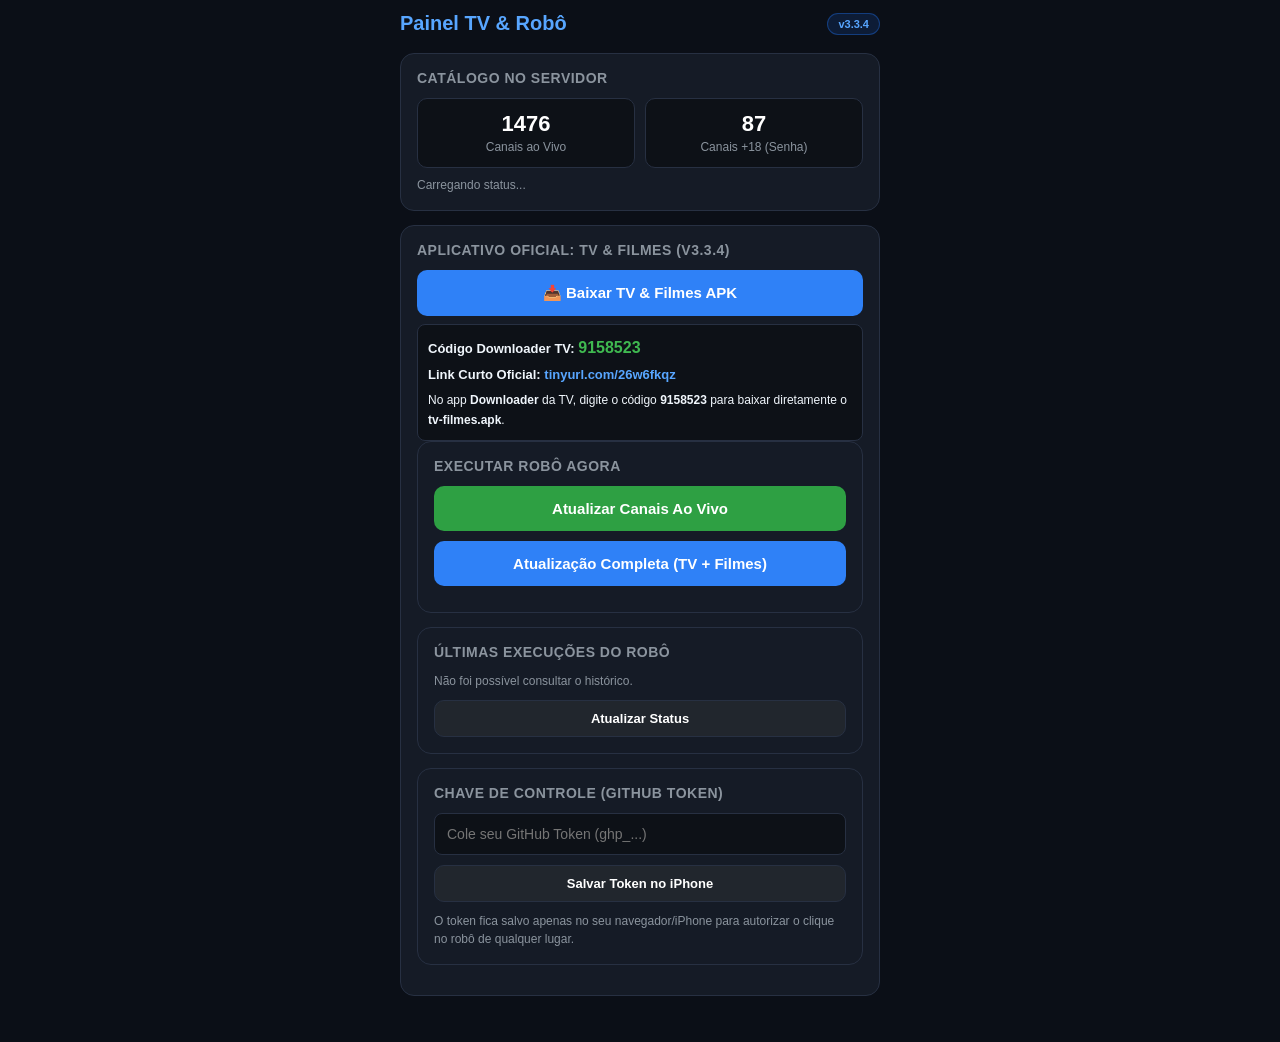
==== painel.html @ 0c0c906e "Organiza canais em abas dedicadas: 24 Horas, Jogos do Dia, Reality Shows, Premiere, PPV, etc." ====
<!DOCTYPE html>
<html lang="pt-BR">

<head>
  <meta charset="utf-8" />
  <meta name="viewport"
    content="width=device-width,initial-scale=1,maximum-scale=1,user-scalable=no,viewport-fit=cover" />
  <meta name="apple-mobile-web-app-capable" content="yes" />
  <meta name="apple-mobile-web-app-status-bar-style" content="black-translucent" />
  <meta name="apple-mobile-web-app-title" content="Painel TV" />
  <title>Painel TV • Controle do Robô</title>
  <link rel="manifest" href="manifest.json" />
  <style>
    :root {
      color-scheme: dark;
      --bg: #0b0f17;
      --card: #151b26;
      --border: #273042;
      --accent: #2ea043;
      --accent-blue: #2f81f7;
      --text: #f0f6fc;
      --sub: #8b949e;
      --warn: #d29922;
      --err: #f85149;
    }

    * {
      box-sizing: border-box;
      font-family: -apple-system, BlinkMacSystemFont, "Segoe UI", Roboto, sans-serif;
      margin: 0;
      padding: 0;
    }

    body {
      background: var(--bg);
      color: var(--text);
      padding: env(safe-area-inset-top, 16px) 16px 32px;
      min-height: 100vh;
    }

    .wrap {
      max-width: 480px;
      margin: 0 auto;
      padding-top: 12px;
    }

    header {
      display: flex;
      justify-content: space-between;
      align-items: center;
      margin-bottom: 18px;
    }

    h1 {
      font-size: 20px;
      font-weight: 800;
      color: #58a6ff;
    }

    .pill {
      font-size: 11px;
      padding: 4px 10px;
      border-radius: 99px;
      background: #1f6feb26;
      color: #58a6ff;
      border: 1px solid #1f6feb66;
      font-weight: 600;
    }

    .card {
      background: var(--card);
      border: 1px solid var(--border);
      border-radius: 14px;
      padding: 16px;
      margin-bottom: 14px;
    }

    .card h2 {
      font-size: 14px;
      color: var(--sub);
      text-transform: uppercase;
      letter-spacing: .5px;
      margin-bottom: 12px;
    }

    .stats {
      display: grid;
      grid-template-columns: 1fr 1fr;
      gap: 10px;
    }

    .stat {
      background: #0d1117;
      border: 1px solid var(--border);
      border-radius: 10px;
      padding: 12px;
      text-align: center;
    }

    .stat b {
      display: block;
      font-size: 22px;
      color: #fff;
    }

    .stat span {
      font-size: 12px;
      color: var(--sub);
    }

    .btn {
      width: 100%;
      border: 0;
      border-radius: 10px;
      padding: 14px;
      font-size: 15px;
      font-weight: 700;
      color: #fff;
      cursor: pointer;
      margin-bottom: 10px;
      display: flex;
      align-items: center;
      justify-content: center;
      gap: 8px;
    }

    .btn:last-child {
      margin-bottom: 0;
    }

    .btn-green {
      background: var(--accent);
    }

    .btn-blue {
      background: var(--accent-blue);
    }

    .btn-sec {
      background: #21262d;
      border: 1px solid var(--border);
      font-size: 13px;
      padding: 10px;
    }

    .btn:disabled {
      opacity: .5;
    }

    input {
      width: 100%;
      background: #0d1117;
      color: #fff;
      border: 1px solid var(--border);
      border-radius: 8px;
      padding: 12px;
      font-size: 14px;
      margin-bottom: 10px;
      outline: none;
    }

    .msg {
      font-size: 13px;
      padding: 10px 12px;
      border-radius: 8px;
      margin-top: 10px;
      display: none;
      line-height: 1.4;
    }

    .msg.ok {
      display: block;
      background: #23863626;
      border: 1px solid #2ea043;
      color: #3fb950;
    }

    .msg.err {
      display: block;
      background: #da363326;
      border: 1px solid #f85149;
      color: #ff7b72;
    }

    .msg.info {
      display: block;
      background: #1f6feb1a;
      border: 1px solid #388bfd66;
      color: #79c0ff;
    }

    .run {
      display: flex;
      justify-content: space-between;
      align-items: center;
      padding: 8px 0;
      border-top: 1px solid var(--border);
      font-size: 13px;
    }

    .run:first-child {
      border-top: 0;
    }

    .dot {
      width: 8px;
      height: 8px;
      border-radius: 50%;
      display: inline-block;
      margin-right: 6px;
    }

    .dot.ok {
      background: #3fb950;
    }

    .dot.fail {
      background: #f85149;
    }

    .dot.run {
      background: #d29922;
    }

    .hint {
      font-size: 12px;
      color: var(--sub);
      line-height: 1.5;
      margin-top: 8px;
    }
  </style>
</head>

<body>
  <div class="wrap">
    <header>
      <h1>Painel TV &amp; Robô</h1>
      <span class="pill" id="versaoBadge">v3.3.4</span>
    </header>

    <div class="card">
      <h2>Catálogo no Servidor</h2>
      <div class="stats">
        <div class="stat"><b id="qtdCanais">--</b><span>Canais ao Vivo</span></div>
        <div class="stat"><b id="qtdAdultos">--</b><span>Canais +18 (Senha)</span></div>
      </div>
      <p class="hint" id="ultimaAtualizacao">Carregando status...</p>
    </div>

  <div class="card">
    <h2>Aplicativo Oficial: TV &amp; Filmes (v3.3.4)</h2>
    <a href="https://stream-net-lab.github.io/canais-m3u/tv-filmes.apk" class="btn btn-blue" style="text-decoration:none;margin-bottom:8px">📥 Baixar TV &amp; Filmes APK</a>
    <div style="background:#0d1117;border:1px solid var(--border);border-radius:8px;padding:10px;font-size:13px;line-height:1.6">
      <div><b>Código Downloader TV:</b> <code style="color:#3fb950;font-size:16px;font-weight:700">9158523</code></div>
      <div style="margin-top:4px"><b>Link Curto Oficial:</b> <code style="color:#58a6ff;font-size:13px;font-weight:600">tinyurl.com/26w6fkqz</code></div>
      <div style="color:var(--text-dim);font-size:12px;margin-top:6px">No app <b>Downloader</b> da TV, digite o código <b>9158523</b> para baixar diretamente o <b>tv-filmes.apk</b>.</div>
    </div>

    <div class="card">
      <h2>Executar Robô Agora</h2>
      <button class="btn btn-green" id="btnAoVivo" onclick="disparar('aovivo.yml')">Atualizar Canais Ao Vivo</button>
      <button class="btn btn-blue" id="btnCompleto" onclick="disparar('atualizar.yml')">Atualização Completa (TV +
        Filmes)</button>
      <div id="msgDisparo" class="msg"></div>
    </div>

    <div class="card">
      <h2>Últimas Execuções do Robô</h2>
      <div id="listaRuns">
        <p class="hint">Carregando histórico...</p>
      </div>
      <button class="btn btn-sec" style="margin-top:10px" onclick="carregarTudo()">Atualizar Status</button>
    </div>

    <div class="card">
      <h2>Chave de Controle (GitHub Token)</h2>
      <input id="ghToken" type="password" placeholder="Cole seu GitHub Token (ghp_...)" />
      <button class="btn btn-sec" onclick="salvarToken()">Salvar Token no iPhone</button>
      <p class="hint">O token fica salvo apenas no seu navegador/iPhone para autorizar o clique no robô de qualquer
        lugar.</p>
      <div id="msgToken" class="msg"></div>
    </div>
  </div>

  <script>
    const REPO = 'stream-net-lab/canais-m3u';
    const BASE = 'https://stream-net-lab.github.io/canais-m3u';

    function getToken() { return localStorage.getItem('gh_pat_tv') || ''; }

    function salvarToken() {
      const t = document.getElementById('ghToken').value.trim();
      const el = document.getElementById('msgToken');
      if (!t) {
        localStorage.removeItem('gh_pat_tv');
        el.className = 'msg info';
        el.textContent = 'Token removido deste aparelho.';
        return;
      }
      localStorage.setItem('gh_pat_tv', t);
      el.className = 'msg ok';
      el.textContent = 'Token salvo com segurança neste iPhone!';
    }

    async function disparar(workflow) {
      const token = getToken();
      const msg = document.getElementById('msgDisparo');
      if (!token) {
        msg.className = 'msg err';
        msg.textContent = 'Cole e salve seu GitHub Token abaixo antes de disparar o robô.';
        return;
      }
      msg.className = 'msg info';
      msg.textContent = 'Enviando comando para o robô...';
      try {
        const r = await fetch(`https://api.github.com/repos/${REPO}/actions/workflows/${workflow}/dispatches`, {
          method: 'POST',
          headers: {
            'Authorization': `Bearer ${token}`,
            'Accept': 'application/vnd.github+json',
            'Content-Type': 'application/json'
          },
          body: JSON.stringify({ ref: 'main' })
        });
        if (r.status === 204) {
          msg.className = 'msg ok';
          msg.textContent = 'Robô iniciado! Em cerca de 1 a 2 minutos a lista estará atualizada.';
          setTimeout(carregarRuns, 4000);
        } else {
          const d = await r.json().catch(() => ({}));
          msg.className = 'msg err';
          msg.textContent = `Erro (${r.status}): ${d.message || 'Verifique se o Token tem permissão workflow/actions.'}`;
        }
      } catch (e) {
        msg.className = 'msg err';
        msg.textContent = 'Falha de conexão com o GitHub.';
      }
    }

    async function carregarContagens() {
      const ts = Date.now();
      try {
        const [rc, ra, rv] = await Promise.all([
          fetch(`${BASE}/data/canais.json?t=${ts}`),
          fetch(`${BASE}/data/restritos.json?t=${ts}`),
          fetch(`${BASE}/versao.json?t=${ts}`)
        ]);
        if (rc.ok) {
          const c = await rc.json();
          document.getElementById('qtdCanais').textContent = Array.isArray(c) ? c.length : '--';
        }
        if (ra.ok) {
          const a = await ra.json();
          document.getElementById('qtdAdultos').textContent = Array.isArray(a) ? a.length : '--';
        }
        if (rv.ok) {
          const v = await rv.json();
          document.getElementById('versaoBadge').textContent = `v${v.versao || '3.3.3'}`;
        }
      } catch (e) { }
    }

    async function carregarRuns() {
      const container = document.getElementById('listaRuns');
      try {
        const headers = { 'Accept': 'application/vnd.github+json' };
        if (getToken()) headers['Authorization'] = `Bearer ${getToken()}`;
        const r = await fetch(`https://api.github.com/repos/${REPO}/actions/runs?per_page=5`, { headers });
        const d = await r.json();
        const runs = d.workflow_runs || [];
        if (!runs.length) {
          container.innerHTML = '<p class="hint">Nenhuma execução recente encontrada.</p>';
          return;
        }
        document.getElementById('ultimaAtualizacao').textContent =
          'Última execução: ' + new Date(runs[0].updated_at).toLocaleString('pt-BR');
        container.innerHTML = runs.map(run => {
          const st = run.status !== 'completed' ? 'run' : (run.conclusion === 'success' ? 'ok' : 'fail');
          const label = run.status !== 'completed' ? 'Rodando...' : (run.conclusion === 'success' ? 'Sucesso' : run.conclusion);
          const dt = new Date(run.created_at).toLocaleString('pt-BR', { day: '2-digit', month: '2-digit', hour: '2-digit', minute: '2-digit' });
          return `<div class="run"><span><span class="dot ${st}"></span>${run.name}</span><span style="color:var(--sub)">${dt} • ${label}</span></div>`;
        }).join('');
      } catch (e) {
        container.innerHTML = '<p class="hint">Não foi possível consultar o histórico.</p>';
      }
    }

    function carregarTudo() {
      carregarContagens();
      carregarRuns();
    }

    if (getToken()) document.getElementById('ghToken').value = getToken();
    carregarTudo();
  </script>
</body>

</html>
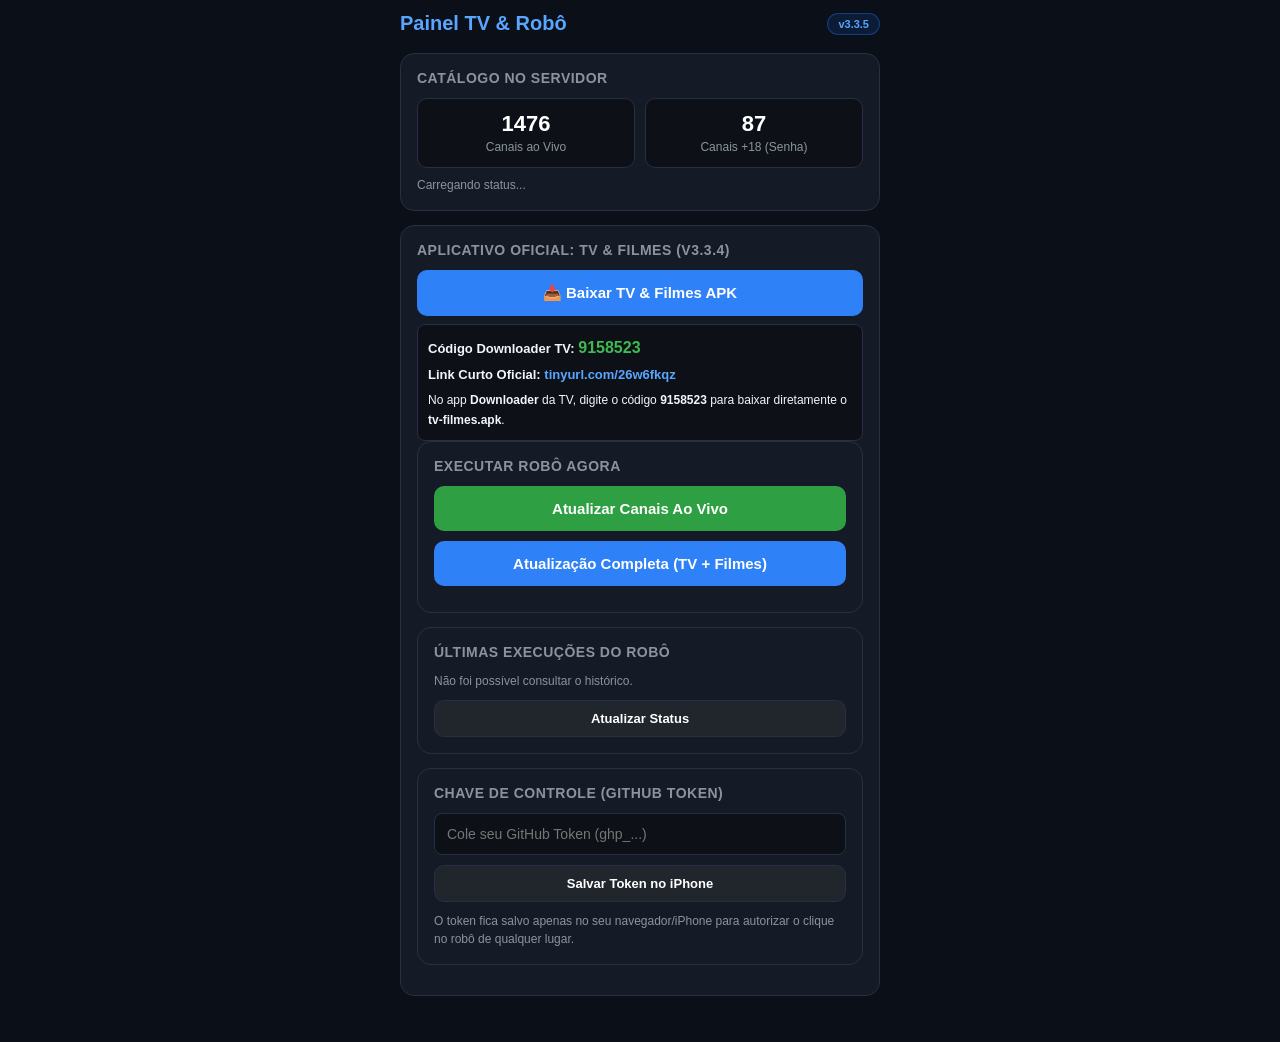
==== commit ce427c68: "Atualiza APK para v3.3.5: limpa textos de Ajustes, exibe versao v3.3.5 e restaura Eventos ao vivo do" ====
--- a/painel.html
+++ b/painel.html
@@ -235,7 +235,7 @@
   <div class="wrap">
     <header>
       <h1>Painel TV &amp; Robô</h1>
-      <span class="pill" id="versaoBadge">v3.3.4</span>
+      <span class="pill" id="versaoBadge">v3.3.5</span>
     </header>
 
     <div class="card">
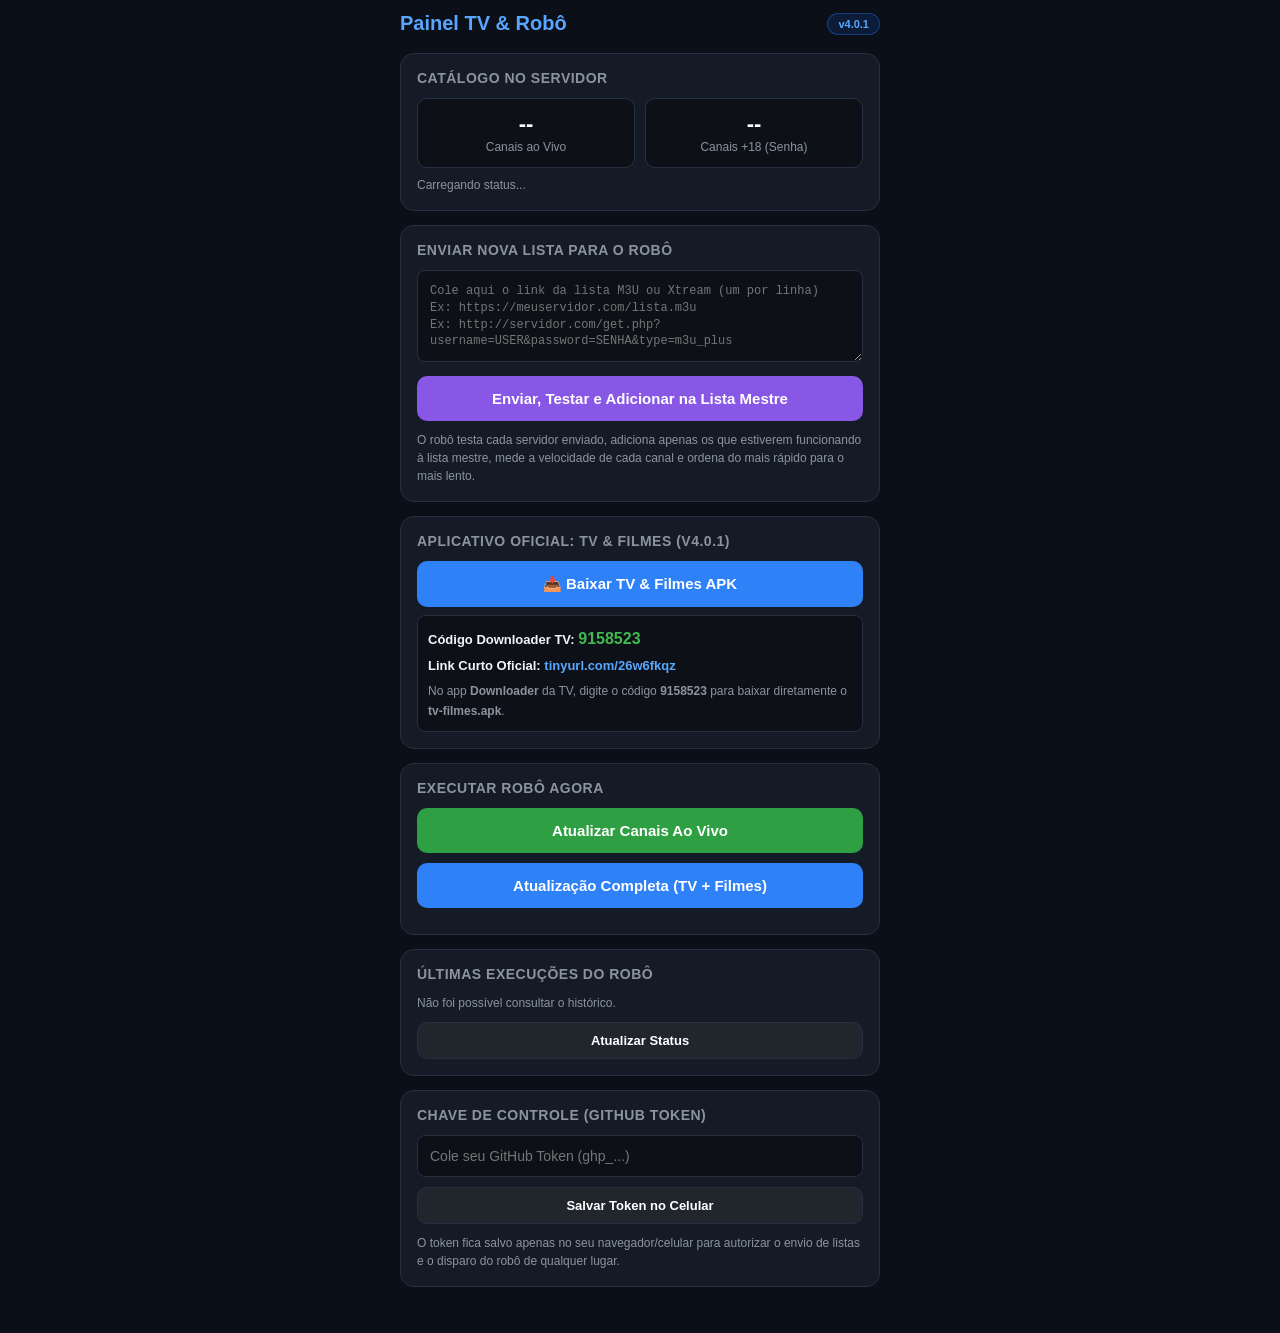
==== commit 020fb4f2: "v4.0.1: DNS 1.1.1.1 sempre ativo, limpeza interna e envio de listas pelo painel do celular" ====
--- a/painel.html
+++ b/painel.html
@@ -18,6 +18,7 @@
       --border: #273042;
       --accent: #2ea043;
       --accent-blue: #2f81f7;
+      --accent-purple: #8957e5;
       --text: #f0f6fc;
       --sub: #8b949e;
       --warn: #d29922;
@@ -136,6 +137,10 @@
       background: var(--accent-blue);
     }
 
+    .btn-purple {
+      background: var(--accent-purple);
+    }
+
     .btn-sec {
       background: #21262d;
       border: 1px solid var(--border);
@@ -147,7 +152,8 @@
       opacity: .5;
     }
 
-    input {
+    input,
+    textarea {
       width: 100%;
       background: #0d1117;
       color: #fff;
@@ -159,6 +165,14 @@
       outline: none;
     }
 
+    textarea {
+      min-height: 92px;
+      resize: vertical;
+      line-height: 1.4;
+      font-family: ui-monospace, SFMono-Regular, Menlo, monospace;
+      font-size: 12px;
+    }
+
     .msg {
       font-size: 13px;
       padding: 10px 12px;
@@ -196,6 +210,7 @@
       padding: 8px 0;
       border-top: 1px solid var(--border);
       font-size: 13px;
+      gap: 8px;
     }
 
     .run:first-child {
@@ -228,6 +243,17 @@
       line-height: 1.5;
       margin-top: 8px;
     }
+
+    .resumo-box {
+      margin-top: 10px;
+      background: #0d1117;
+      border: 1px solid var(--border);
+      border-radius: 8px;
+      padding: 10px;
+      font-size: 12px;
+      line-height: 1.5;
+      display: none;
+    }
   </style>
 </head>
 
@@ -235,7 +261,7 @@
   <div class="wrap">
     <header>
       <h1>Painel TV &amp; Robô</h1>
-      <span class="pill" id="versaoBadge">v3.3.5</span>
+      <span class="pill" id="versaoBadge">v4.0.1</span>
     </header>
 
     <div class="card">
@@ -247,13 +273,29 @@
       <p class="hint" id="ultimaAtualizacao">Carregando status...</p>
     </div>
 
-  <div class="card">
-    <h2>Aplicativo Oficial: TV &amp; Filmes (v3.3.4)</h2>
-    <a href="https://stream-net-lab.github.io/canais-m3u/tv-filmes.apk" class="btn btn-blue" style="text-decoration:none;margin-bottom:8px">📥 Baixar TV &amp; Filmes APK</a>
-    <div style="background:#0d1117;border:1px solid var(--border);border-radius:8px;padding:10px;font-size:13px;line-height:1.6">
-      <div><b>Código Downloader TV:</b> <code style="color:#3fb950;font-size:16px;font-weight:700">9158523</code></div>
-      <div style="margin-top:4px"><b>Link Curto Oficial:</b> <code style="color:#58a6ff;font-size:13px;font-weight:600">tinyurl.com/26w6fkqz</code></div>
-      <div style="color:var(--text-dim);font-size:12px;margin-top:6px">No app <b>Downloader</b> da TV, digite o código <b>9158523</b> para baixar diretamente o <b>tv-filmes.apk</b>.</div>
+    <div class="card">
+      <h2>Enviar Nova Lista para o Robô</h2>
+      <textarea id="inputNovasListas"
+        placeholder="Cole aqui o link da lista M3U ou Xtream (um por linha)&#10;Ex: https://meuservidor.com/lista.m3u&#10;Ex: http://servidor.com/get.php?username=USER&amp;password=SENHA&amp;type=m3u_plus"></textarea>
+      <button class="btn btn-purple" id="btnEnviarLista" onclick="enviarNovasListas()">Enviar, Testar e Adicionar na Lista Mestre</button>
+      <p class="hint">O robô testa cada servidor enviado, adiciona apenas os que estiverem funcionando à lista mestre, mede a velocidade de cada canal e ordena do mais rápido para o mais lento.</p>
+      <div id="msgLista" class="msg"></div>
+      <div id="resumoEnvio" class="resumo-box"></div>
+    </div>
+
+    <div class="card">
+      <h2 id="tituloApk">Aplicativo Oficial: TV &amp; Filmes (v4.0.1)</h2>
+      <a href="https://stream-net-lab.github.io/canais-m3u/tv-filmes.apk" class="btn btn-blue"
+        style="text-decoration:none;margin-bottom:8px">📥 Baixar TV &amp; Filmes APK</a>
+      <div
+        style="background:#0d1117;border:1px solid var(--border);border-radius:8px;padding:10px;font-size:13px;line-height:1.6">
+        <div><b>Código Downloader TV:</b> <code style="color:#3fb950;font-size:16px;font-weight:700">9158523</code></div>
+        <div style="margin-top:4px"><b>Link Curto Oficial:</b> <code
+            style="color:#58a6ff;font-size:13px;font-weight:600">tinyurl.com/26w6fkqz</code></div>
+        <div style="color:var(--sub);font-size:12px;margin-top:6px">No app <b>Downloader</b> da TV, digite o código
+          <b>9158523</b> para baixar diretamente o <b>tv-filmes.apk</b>.
+        </div>
+      </div>
     </div>
 
     <div class="card">
@@ -275,9 +317,9 @@
     <div class="card">
       <h2>Chave de Controle (GitHub Token)</h2>
       <input id="ghToken" type="password" placeholder="Cole seu GitHub Token (ghp_...)" />
-      <button class="btn btn-sec" onclick="salvarToken()">Salvar Token no iPhone</button>
-      <p class="hint">O token fica salvo apenas no seu navegador/iPhone para autorizar o clique no robô de qualquer
-        lugar.</p>
+      <button class="btn btn-sec" onclick="salvarToken()">Salvar Token no Celular</button>
+      <p class="hint">O token fica salvo apenas no seu navegador/celular para autorizar o envio de listas e o disparo do
+        robô de qualquer lugar.</p>
       <div id="msgToken" class="msg"></div>
     </div>
   </div>
@@ -299,7 +341,68 @@
       }
       localStorage.setItem('gh_pat_tv', t);
       el.className = 'msg ok';
-      el.textContent = 'Token salvo com segurança neste iPhone!';
+      el.textContent = 'Token salvo com segurança neste aparelho!';
+    }
+
+    async function enviarNovasListas() {
+      const token = getToken();
+      const msg = document.getElementById('msgLista');
+      const btn = document.getElementById('btnEnviarLista');
+      const bruto = document.getElementById('inputNovasListas').value.trim();
+
+      if (!token) {
+        msg.className = 'msg err';
+        msg.textContent = 'Cole e salve seu GitHub Token na seção abaixo antes de enviar listas.';
+        return;
+      }
+      if (!bruto) {
+        msg.className = 'msg err';
+        msg.textContent = 'Cole pelo menos um link de lista M3U ou Xtream acima.';
+        return;
+      }
+
+      const linhas = bruto.split(/[\r\n]+/).map(l => l.trim()).filter(l => l.startsWith('http://') || l.startsWith('https://'));
+      if (!linhas.length) {
+        msg.className = 'msg err';
+        msg.textContent = 'Nenhum link válido encontrado (precisa começar com http:// ou https://).';
+        return;
+      }
+
+      btn.disabled = true;
+      msg.className = 'msg info';
+      msg.textContent = `Enviando ${linhas.length} lista(s) para o robô testar e mesclar...`;
+
+      try {
+        const r = await fetch(`https://api.github.com/repos/${REPO}/actions/workflows/aovivo.yml/dispatches`, {
+          method: 'POST',
+          headers: {
+            'Authorization': `Bearer ${token}`,
+            'Accept': 'application/vnd.github+json',
+            'Content-Type': 'application/json'
+          },
+          body: JSON.stringify({
+            ref: 'main',
+            inputs: {
+              novas_listas: linhas.join('\n')
+            }
+          })
+        });
+        if (r.status === 204) {
+          msg.className = 'msg ok';
+          msg.textContent = `Recebido! O robô está testando ${linhas.length} servidor(es), adicionando os ativos à lista mestre e ordenando por velocidade (1 a 2 min).`;
+          document.getElementById('inputNovasListas').value = '';
+          setTimeout(carregarTudo, 5000);
+        } else {
+          const d = await r.json().catch(() => ({}));
+          msg.className = 'msg err';
+          msg.textContent = `Erro (${r.status}): ${d.message || 'Verifique se o Token tem permissão Actions/Workflow.'}`;
+        }
+      } catch (e) {
+        msg.className = 'msg err';
+        msg.textContent = 'Falha de conexão com o GitHub.';
+      } finally {
+        btn.disabled = false;
+      }
     }
 
     async function disparar(workflow) {
@@ -340,10 +443,11 @@
     async function carregarContagens() {
       const ts = Date.now();
       try {
-        const [rc, ra, rv] = await Promise.all([
+        const [rc, ra, rv, re] = await Promise.all([
           fetch(`${BASE}/data/canais.json?t=${ts}`),
           fetch(`${BASE}/data/restritos.json?t=${ts}`),
-          fetch(`${BASE}/versao.json?t=${ts}`)
+          fetch(`${BASE}/versao.json?t=${ts}`),
+          fetch(`${BASE}/data/ultimo_envio_painel.json?t=${ts}`)
         ]);
         if (rc.ok) {
           const c = await rc.json();
@@ -355,7 +459,20 @@
         }
         if (rv.ok) {
           const v = await rv.json();
-          document.getElementById('versaoBadge').textContent = `v${v.versao || '3.3.3'}`;
+          const ver = v.versao || '4.0.1';
+          document.getElementById('versaoBadge').textContent = `v${ver}`;
+          document.getElementById('tituloApk').textContent = `Aplicativo Oficial: TV & Filmes (v${ver})`;
+        }
+        if (re.ok) {
+          const res = await re.json();
+          const box = document.getElementById('resumoEnvio');
+          const dt = res.data ? new Date(res.data).toLocaleString('pt-BR') : '';
+          const itens = (res.detalhes || []).map(item => {
+            const ic = item.status === 'adicionada' ? '✅' : (item.status === 'duplicada' ? 'ℹ️' : '❌');
+            return `<div>${ic} <b>${item.servidor}</b> — ${item.detalhe}</div>`;
+          }).join('');
+          box.innerHTML = `<div style="color:var(--sub);margin-bottom:4px"><b>Último envio pelo painel (${dt}):</b> ${res.adicionadas || 0} adicionada(s), ${res.rejeitadas || 0} offline</div>${itens}`;
+          box.style.display = 'block';
         }
       } catch (e) { }
     }
@@ -395,4 +512,4 @@
   </script>
 </body>
 
-</html>+</html>
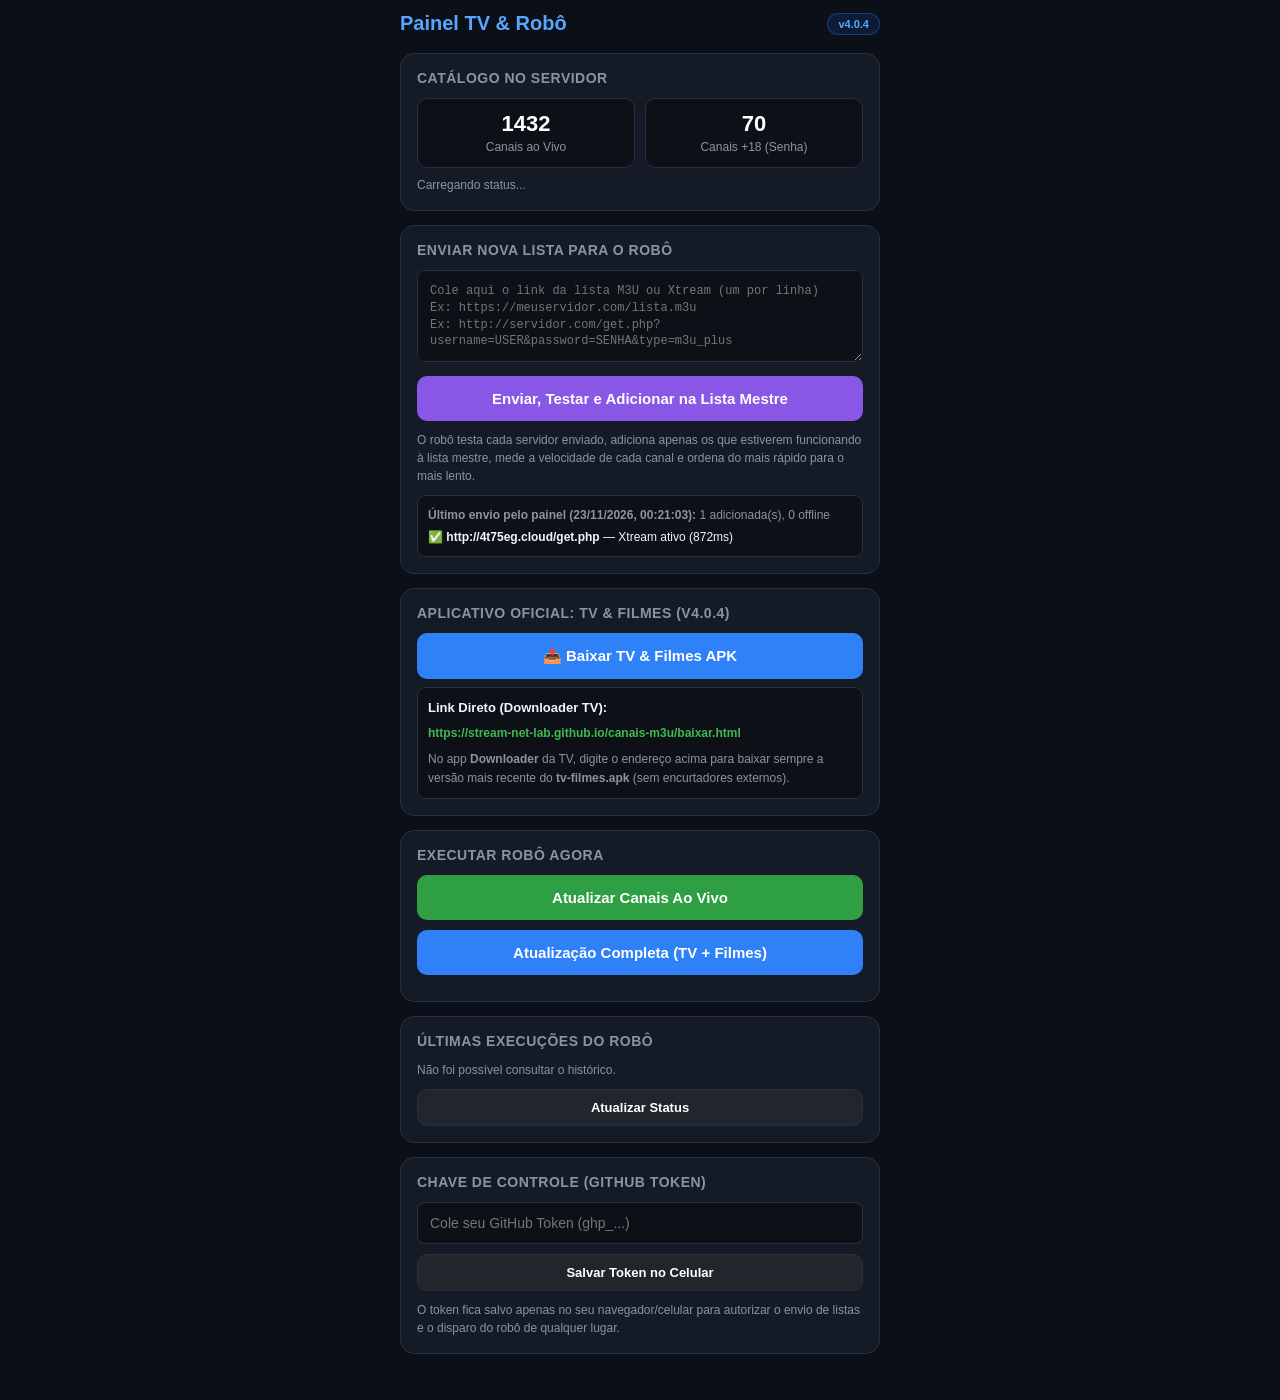
==== commit 7276b352: "Update painel.html: v4.0.4 e link direto baixar.html sem TinyURL" ====
--- a/painel.html
+++ b/painel.html
@@ -261,7 +261,7 @@
   <div class="wrap">
     <header>
       <h1>Painel TV &amp; Robô</h1>
-      <span class="pill" id="versaoBadge">v4.0.1</span>
+      <span class="pill" id="versaoBadge">v4.0.4</span>
     </header>
 
     <div class="card">
@@ -284,16 +284,15 @@
     </div>
 
     <div class="card">
-      <h2 id="tituloApk">Aplicativo Oficial: TV &amp; Filmes (v4.0.1)</h2>
+      <h2 id="tituloApk">Aplicativo Oficial: TV &amp; Filmes (v4.0.4)</h2>
       <a href="https://stream-net-lab.github.io/canais-m3u/tv-filmes.apk" class="btn btn-blue"
         style="text-decoration:none;margin-bottom:8px">📥 Baixar TV &amp; Filmes APK</a>
       <div
         style="background:#0d1117;border:1px solid var(--border);border-radius:8px;padding:10px;font-size:13px;line-height:1.6">
-        <div><b>Código Downloader TV:</b> <code style="color:#3fb950;font-size:16px;font-weight:700">9158523</code></div>
-        <div style="margin-top:4px"><b>Link Curto Oficial:</b> <code
-            style="color:#58a6ff;font-size:13px;font-weight:600">tinyurl.com/26w6fkqz</code></div>
-        <div style="color:var(--sub);font-size:12px;margin-top:6px">No app <b>Downloader</b> da TV, digite o código
-          <b>9158523</b> para baixar diretamente o <b>tv-filmes.apk</b>.
+        <div><b>Link Direto (Downloader TV):</b></div>
+        <div style="margin-top:4px;word-break:break-all"><code
+            style="color:#3fb950;font-size:12px;font-weight:600">https://stream-net-lab.github.io/canais-m3u/baixar.html</code></div>
+        <div style="color:var(--sub);font-size:12px;margin-top:6px">No app <b>Downloader</b> da TV, digite o endereço acima para baixar sempre a versão mais recente do <b>tv-filmes.apk</b> (sem encurtadores externos).
         </div>
       </div>
     </div>
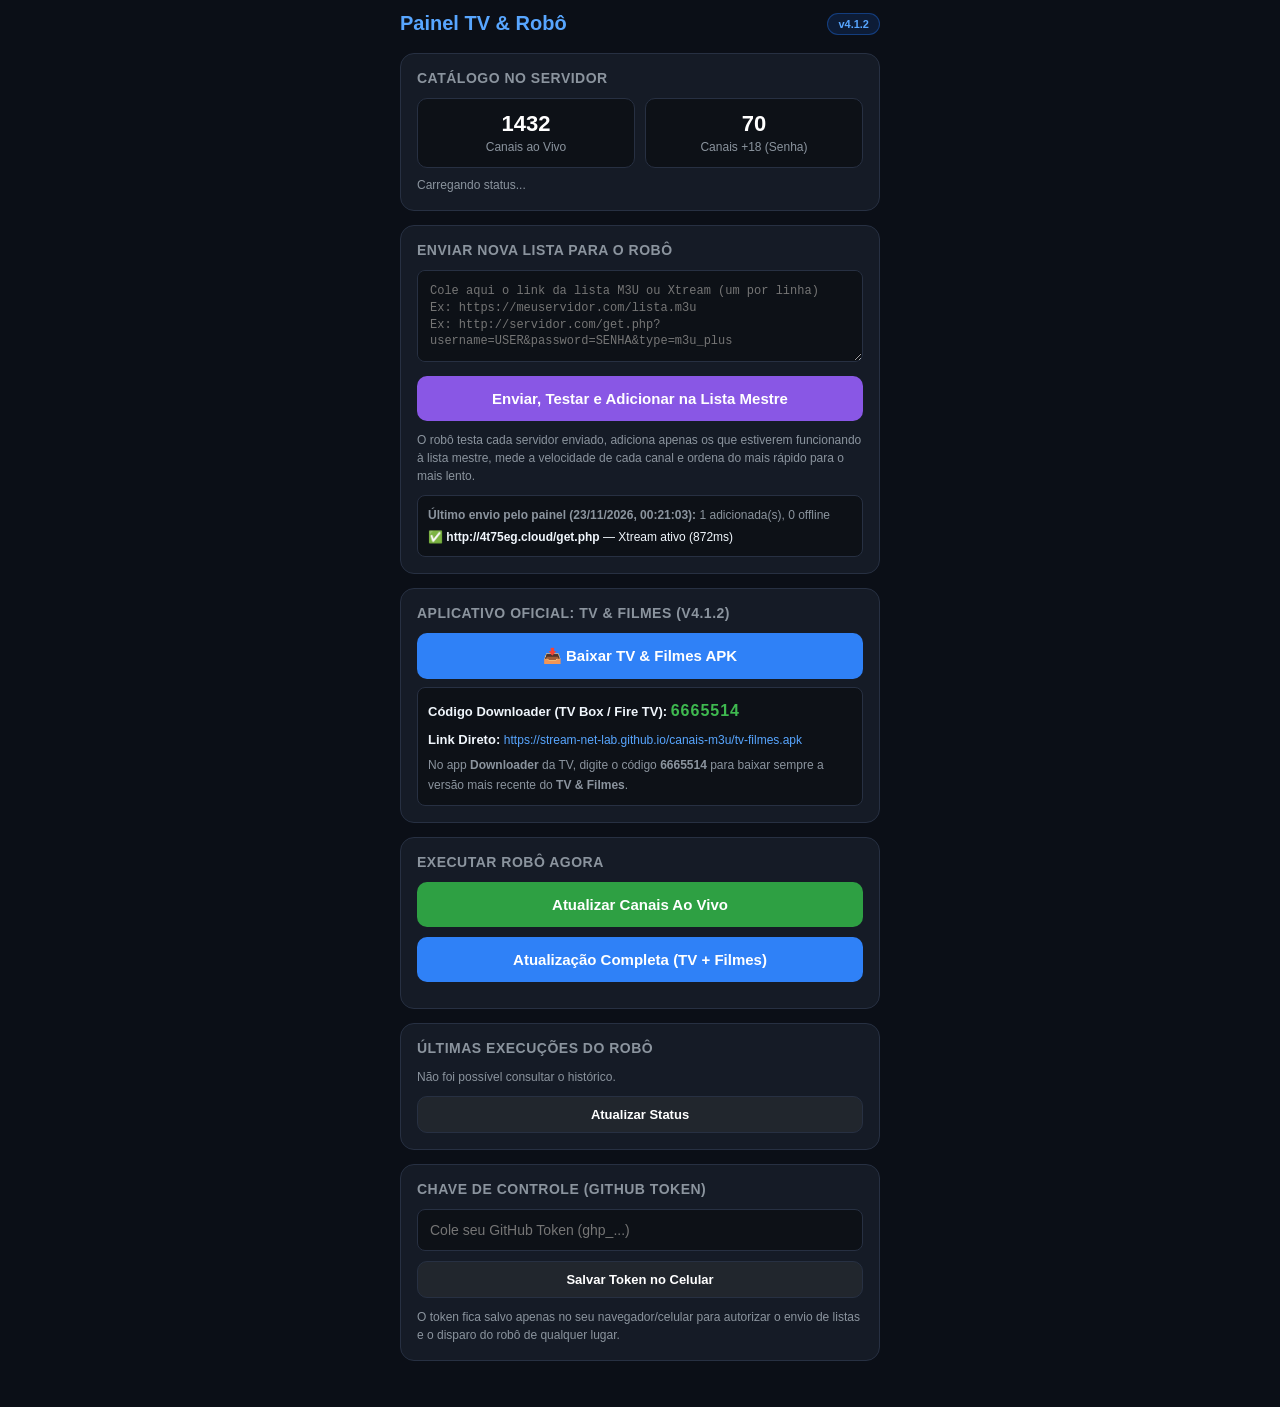
==== commit fdf0feff: "docs: atualizar codigo Downloader 6665514 no painel" ====
--- a/painel.html
+++ b/painel.html
@@ -284,15 +284,16 @@
     </div>
 
     <div class="card">
-      <h2 id="tituloApk">Aplicativo Oficial: TV &amp; Filmes (v4.0.4)</h2>
+      <h2 id="tituloApk">Aplicativo Oficial: TV &amp; Filmes (v4.1.2)</h2>
       <a href="https://stream-net-lab.github.io/canais-m3u/tv-filmes.apk" class="btn btn-blue"
         style="text-decoration:none;margin-bottom:8px">📥 Baixar TV &amp; Filmes APK</a>
       <div
         style="background:#0d1117;border:1px solid var(--border);border-radius:8px;padding:10px;font-size:13px;line-height:1.6">
-        <div><b>Link Direto (Downloader TV):</b></div>
-        <div style="margin-top:4px;word-break:break-all"><code
-            style="color:#3fb950;font-size:12px;font-weight:600">https://stream-net-lab.github.io/canais-m3u/baixar.html</code></div>
-        <div style="color:var(--sub);font-size:12px;margin-top:6px">No app <b>Downloader</b> da TV, digite o endereço acima para baixar sempre a versão mais recente do <b>tv-filmes.apk</b> (sem encurtadores externos).
+        <div><b>Código Downloader (TV Box / Fire TV):</b> <code
+            style="color:#3fb950;font-size:16px;font-weight:700;letter-spacing:1px">6665514</code></div>
+        <div style="margin-top:6px;word-break:break-all"><b>Link Direto:</b> <code
+            style="color:#58a6ff;font-size:12px">https://stream-net-lab.github.io/canais-m3u/tv-filmes.apk</code></div>
+        <div style="color:var(--sub);font-size:12px;margin-top:6px">No app <b>Downloader</b> da TV, digite o código <b>6665514</b> para baixar sempre a versão mais recente do <b>TV &amp; Filmes</b>.
         </div>
       </div>
     </div>
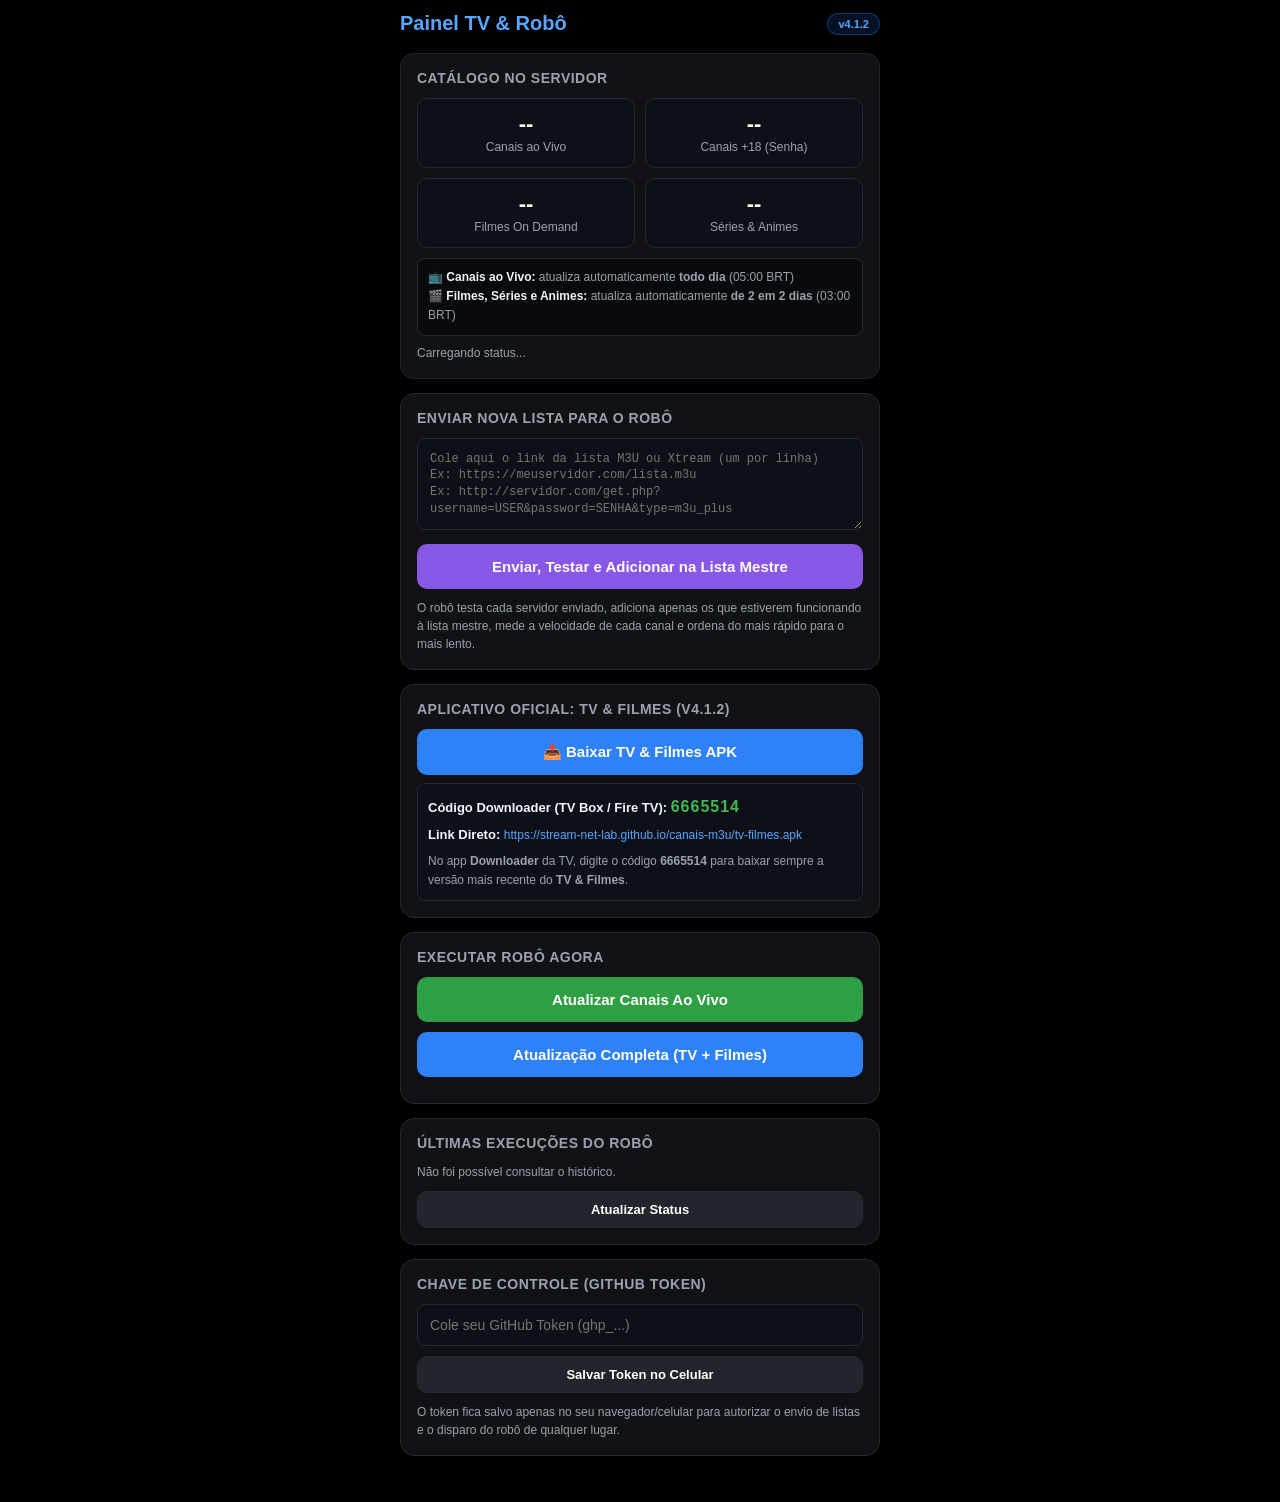
==== commit 509b1a5c: "feat: painel 100% funcional com alerta de links caidos, VOD e agenda (TV diaria / Filmes 2 em 2 dias" ====
--- a/painel.html
+++ b/painel.html
@@ -13,14 +13,14 @@
   <style>
     :root {
       color-scheme: dark;
-      --bg: #0b0f17;
-      --card: #151b26;
-      --border: #273042;
+      --bg: #000000;
+      --card: #111216;
+      --border: #242730;
       --accent: #2ea043;
       --accent-blue: #2f81f7;
       --accent-purple: #8957e5;
       --text: #f0f6fc;
-      --sub: #8b949e;
+      --sub: #9aa2ad;
       --warn: #d29922;
       --err: #f85149;
     }
@@ -261,14 +261,22 @@
   <div class="wrap">
     <header>
       <h1>Painel TV &amp; Robô</h1>
-      <span class="pill" id="versaoBadge">v4.0.4</span>
+      <span class="pill" id="versaoBadge">v4.1.2</span>
     </header>
+
+    <div id="alertaLinks" class="msg" style="margin-top:0;margin-bottom:14px"></div>
 
     <div class="card">
       <h2>Catálogo no Servidor</h2>
       <div class="stats">
         <div class="stat"><b id="qtdCanais">--</b><span>Canais ao Vivo</span></div>
         <div class="stat"><b id="qtdAdultos">--</b><span>Canais +18 (Senha)</span></div>
+        <div class="stat"><b id="qtdFilmes">--</b><span>Filmes On Demand</span></div>
+        <div class="stat"><b id="qtdSeries">--</b><span>Séries &amp; Animes</span></div>
+      </div>
+      <div style="margin-top:10px;padding:9px 10px;background:#090a0d;border:1px solid var(--border);border-radius:8px;font-size:12px;line-height:1.6;color:var(--sub)">
+        <div>📺 <b style="color:var(--text)">Canais ao Vivo:</b> atualiza automaticamente <b>todo dia</b> (05:00 BRT)</div>
+        <div>🎬 <b style="color:var(--text)">Filmes, Séries e Animes:</b> atualiza automaticamente <b>de 2 em 2 dias</b> (03:00 BRT)</div>
       </div>
       <p class="hint" id="ultimaAtualizacao">Carregando status...</p>
     </div>
@@ -443,19 +451,66 @@
     async function carregarContagens() {
       const ts = Date.now();
       try {
-        const [rc, ra, rv, re] = await Promise.all([
+        const [rc, ra, rv, re, rvod, rsl, rsv] = await Promise.all([
           fetch(`${BASE}/data/canais.json?t=${ts}`),
           fetch(`${BASE}/data/restritos.json?t=${ts}`),
           fetch(`${BASE}/versao.json?t=${ts}`),
-          fetch(`${BASE}/data/ultimo_envio_painel.json?t=${ts}`)
+          fetch(`${BASE}/data/ultimo_envio_painel.json?t=${ts}`),
+          fetch(`${BASE}/vod/indice.txt?t=${ts}`),
+          fetch(`${BASE}/data/saude_links.json?t=${ts}`),
+          fetch(`${BASE}/data/saude_vod.json?t=${ts}`)
         ]);
+        const alerta = document.getElementById('alertaLinks');
+        let avisos = [];
+        let temQueda = false;
+        if (rsl.ok) {
+          const sl = await rsl.json();
+          const caidos = sl.links_caidos || 0;
+          const ativos = sl.links_ativos || 0;
+          const rem = sl.canais_removidos || 0;
+          if (caidos > 0 || rem > 0) {
+            temQueda = true;
+            avisos.push(`📺 <b>Ao Vivo:</b> ${caidos.toLocaleString('pt-BR')} link(s) caíram (${ativos.toLocaleString('pt-BR')} ativos)${rem > 0 ? ` • ${rem} canal(is) sem sinal removidos` : ''}`);
+          } else if (ativos > 0) {
+            avisos.push(`📺 <b>Ao Vivo:</b> ${ativos.toLocaleString('pt-BR')} links online (0 caídos)`);
+          }
+        }
+        if (rsv.ok) {
+          const sv = await rsv.json();
+          const vCaidos = sv.servidores_caidos || 0;
+          const vAtivos = sv.servidores_ativos || 0;
+          if (vCaidos > 0) {
+            temQueda = true;
+            avisos.push(`🎬 <b>Filmes/Séries (VOD):</b> ${vCaidos} servidor(es) offline (${vAtivos} ativos)`);
+          } else if (vAtivos > 0) {
+            avisos.push(`🎬 <b>Filmes/Séries (VOD):</b> ${vAtivos} servidor(es) online (0 offline)`);
+          }
+        }
+        if (avisos.length) {
+          alerta.className = temQueda ? 'msg err' : 'msg ok';
+          alerta.innerHTML = (temQueda ? '<b>⚠️ Aviso de links fora do ar:</b><br>' : '<b>✅ Saúde dos links:</b><br>') + avisos.join('<br>');
+        }
         if (rc.ok) {
           const c = await rc.json();
-          document.getElementById('qtdCanais').textContent = Array.isArray(c) ? c.length : '--';
+          document.getElementById('qtdCanais').textContent = Array.isArray(c) ? c.length.toLocaleString('pt-BR') : '--';
         }
         if (ra.ok) {
           const a = await ra.json();
-          document.getElementById('qtdAdultos').textContent = Array.isArray(a) ? a.length : '--';
+          document.getElementById('qtdAdultos').textContent = Array.isArray(a) ? a.length.toLocaleString('pt-BR') : '--';
+        }
+        if (rvod.ok) {
+          const txt = await rvod.text();
+          let totalF = 0, totalS = 0;
+          for (const linha of txt.split(/\r?\n/)) {
+            if (!linha || linha.startsWith('base:')) continue;
+            const p = linha.split('\t');
+            if (p.length >= 3) {
+              totalF += parseInt(p[1], 10) || 0;
+              totalS += parseInt(p[2], 10) || 0;
+            }
+          }
+          document.getElementById('qtdFilmes').textContent = totalF.toLocaleString('pt-BR');
+          document.getElementById('qtdSeries').textContent = totalS.toLocaleString('pt-BR');
         }
         if (rv.ok) {
           const v = await rv.json();
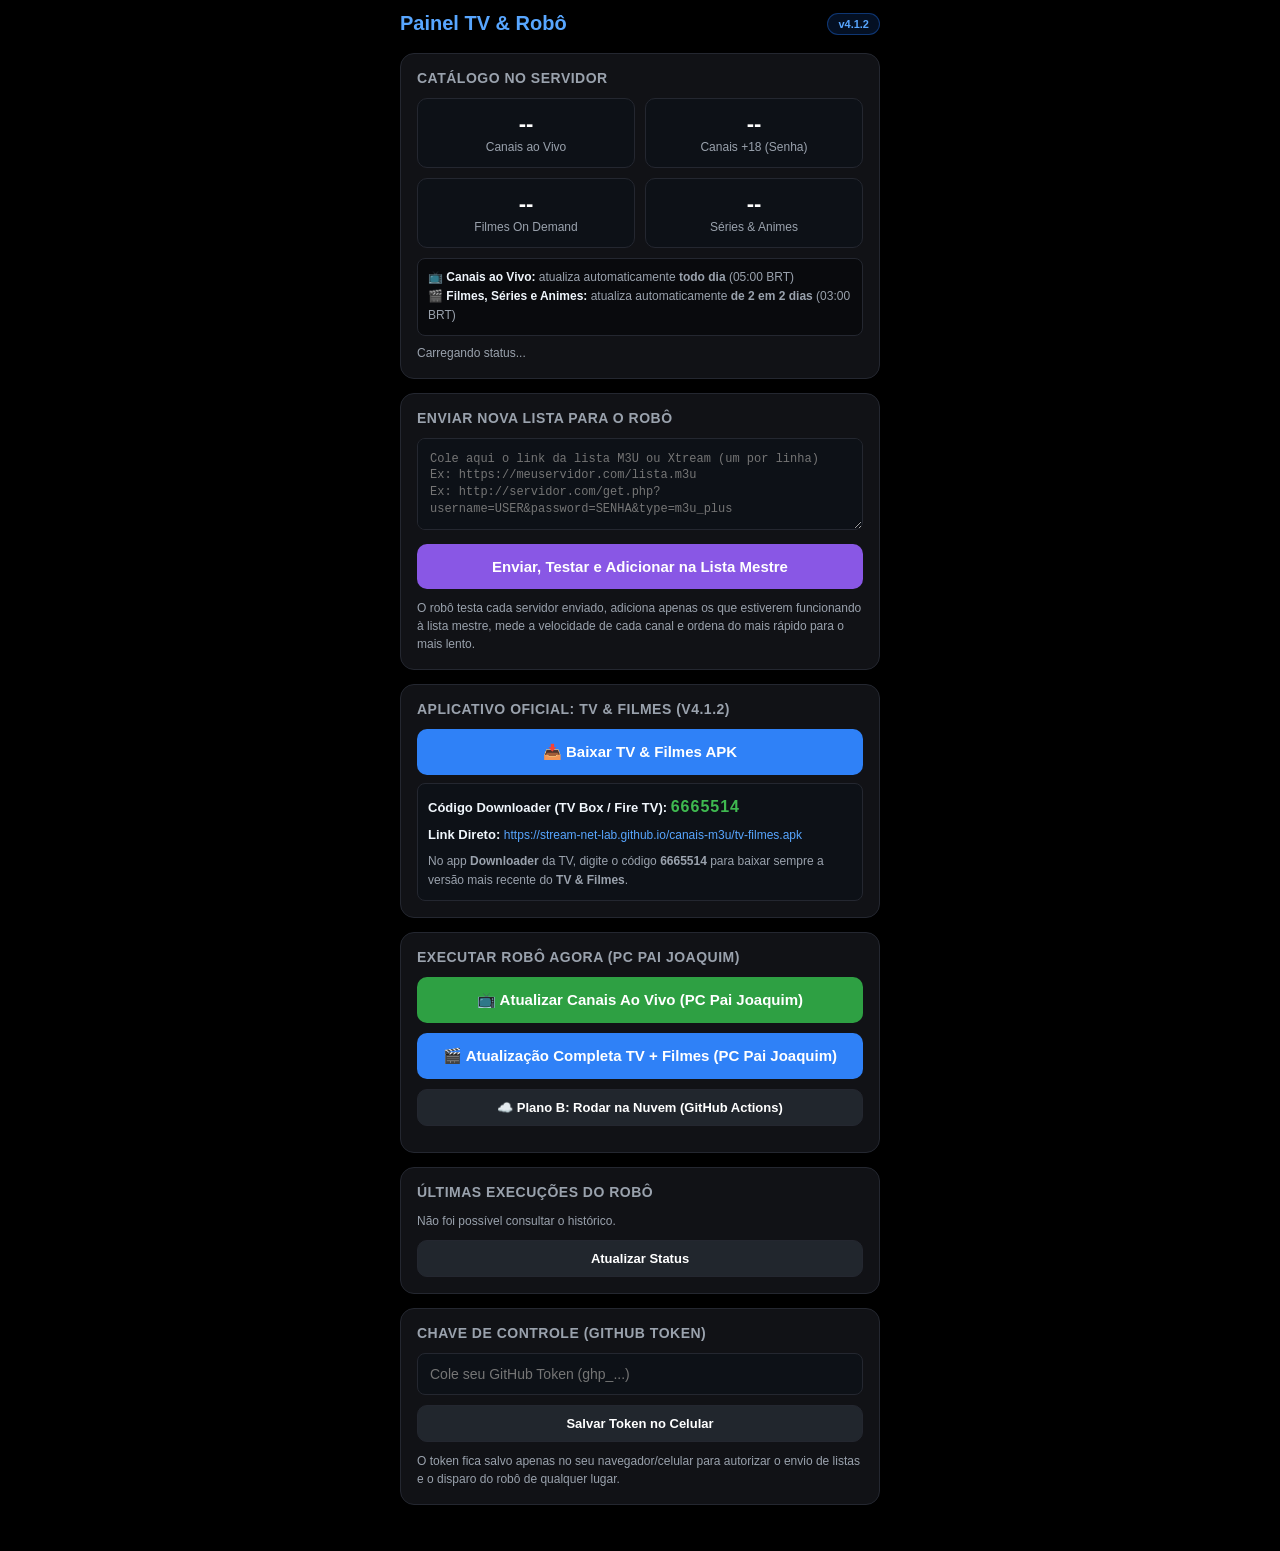
==== commit 716397f1: "feat: acionar PC Pai Joaquim pelo painel do celular + teste HTTP VOD aprimorado" ====
--- a/painel.html
+++ b/painel.html
@@ -274,9 +274,12 @@
         <div class="stat"><b id="qtdFilmes">--</b><span>Filmes On Demand</span></div>
         <div class="stat"><b id="qtdSeries">--</b><span>Séries &amp; Animes</span></div>
       </div>
-      <div style="margin-top:10px;padding:9px 10px;background:#090a0d;border:1px solid var(--border);border-radius:8px;font-size:12px;line-height:1.6;color:var(--sub)">
-        <div>📺 <b style="color:var(--text)">Canais ao Vivo:</b> atualiza automaticamente <b>todo dia</b> (05:00 BRT)</div>
-        <div>🎬 <b style="color:var(--text)">Filmes, Séries e Animes:</b> atualiza automaticamente <b>de 2 em 2 dias</b> (03:00 BRT)</div>
+      <div
+        style="margin-top:10px;padding:9px 10px;background:#090a0d;border:1px solid var(--border);border-radius:8px;font-size:12px;line-height:1.6;color:var(--sub)">
+        <div>📺 <b style="color:var(--text)">Canais ao Vivo:</b> atualiza automaticamente <b>todo dia</b> (05:00 BRT)
+        </div>
+        <div>🎬 <b style="color:var(--text)">Filmes, Séries e Animes:</b> atualiza automaticamente <b>de 2 em 2 dias</b>
+          (03:00 BRT)</div>
       </div>
       <p class="hint" id="ultimaAtualizacao">Carregando status...</p>
     </div>
@@ -285,8 +288,10 @@
       <h2>Enviar Nova Lista para o Robô</h2>
       <textarea id="inputNovasListas"
         placeholder="Cole aqui o link da lista M3U ou Xtream (um por linha)&#10;Ex: https://meuservidor.com/lista.m3u&#10;Ex: http://servidor.com/get.php?username=USER&amp;password=SENHA&amp;type=m3u_plus"></textarea>
-      <button class="btn btn-purple" id="btnEnviarLista" onclick="enviarNovasListas()">Enviar, Testar e Adicionar na Lista Mestre</button>
-      <p class="hint">O robô testa cada servidor enviado, adiciona apenas os que estiverem funcionando à lista mestre, mede a velocidade de cada canal e ordena do mais rápido para o mais lento.</p>
+      <button class="btn btn-purple" id="btnEnviarLista" onclick="enviarNovasListas()">Enviar, Testar e Adicionar na
+        Lista Mestre</button>
+      <p class="hint">O robô testa cada servidor enviado, adiciona apenas os que estiverem funcionando à lista mestre,
+        mede a velocidade de cada canal e ordena do mais rápido para o mais lento.</p>
       <div id="msgLista" class="msg"></div>
       <div id="resumoEnvio" class="resumo-box"></div>
     </div>
@@ -301,17 +306,19 @@
             style="color:#3fb950;font-size:16px;font-weight:700;letter-spacing:1px">6665514</code></div>
         <div style="margin-top:6px;word-break:break-all"><b>Link Direto:</b> <code
             style="color:#58a6ff;font-size:12px">https://stream-net-lab.github.io/canais-m3u/tv-filmes.apk</code></div>
-        <div style="color:var(--sub);font-size:12px;margin-top:6px">No app <b>Downloader</b> da TV, digite o código <b>6665514</b> para baixar sempre a versão mais recente do <b>TV &amp; Filmes</b>.
+        <div style="color:var(--sub);font-size:12px;margin-top:6px">No app <b>Downloader</b> da TV, digite o código
+          <b>6665514</b> para baixar sempre a versão mais recente do <b>TV &amp; Filmes</b>.
         </div>
       </div>
     </div>
 
     <div class="card">
-      <h2>Executar Robô Agora</h2>
-      <button class="btn btn-green" id="btnAoVivo" onclick="disparar('aovivo.yml')">Atualizar Canais Ao Vivo</button>
-      <button class="btn btn-blue" id="btnCompleto" onclick="disparar('atualizar.yml')">Atualização Completa (TV +
-        Filmes)</button>
+      <h2>Executar Robô Agora (PC Pai Joaquim)</h2>
+      <button class="btn btn-green" id="btnAoVivo" onclick="acionarPC('aovivo')">📺 Atualizar Canais Ao Vivo (PC Pai Joaquim)</button>
+      <button class="btn btn-blue" id="btnCompleto" onclick="acionarPC('completo')">🎬 Atualização Completa TV + Filmes (PC Pai Joaquim)</button>
+      <button class="btn btn-sec" style="margin-top:4px" onclick="disparar('aovivo.yml')">☁️ Plano B: Rodar na Nuvem (GitHub Actions)</button>
       <div id="msgDisparo" class="msg"></div>
+      <div id="statusPC" class="resumo-box"></div>
     </div>
 
     <div class="card">
@@ -381,35 +388,79 @@
       msg.textContent = `Enviando ${linhas.length} lista(s) para o robô testar e mesclar...`;
 
       try {
-        const r = await fetch(`https://api.github.com/repos/${REPO}/actions/workflows/aovivo.yml/dispatches`, {
-          method: 'POST',
-          headers: {
-            'Authorization': `Bearer ${token}`,
-            'Accept': 'application/vnd.github+json',
-            'Content-Type': 'application/json'
-          },
-          body: JSON.stringify({
-            ref: 'main',
-            inputs: {
-              novas_listas: linhas.join('\n')
-            }
-          })
-        });
-        if (r.status === 204) {
+        const ok = await enviarComandoPJ('aovivo', linhas.join('\n'), msg);
+        if (ok) {
           msg.className = 'msg ok';
-          msg.textContent = `Recebido! O robô está testando ${linhas.length} servidor(es), adicionando os ativos à lista mestre e ordenando por velocidade (1 a 2 min).`;
+          msg.textContent = `Enviado para o PC de Pai Joaquim! Ele vai testar ${linhas.length} servidor(es) no IP local, adicionar os ativos e publicar na nuvem (1 a 2 min).`;
           document.getElementById('inputNovasListas').value = '';
-          setTimeout(carregarTudo, 5000);
-        } else {
-          const d = await r.json().catch(() => ({}));
-          msg.className = 'msg err';
-          msg.textContent = `Erro (${r.status}): ${d.message || 'Verifique se o Token tem permissão Actions/Workflow.'}`;
+          setTimeout(carregarTudo, 8000);
         }
       } catch (e) {
         msg.className = 'msg err';
         msg.textContent = 'Falha de conexão com o GitHub.';
       } finally {
         btn.disabled = false;
+      }
+    }
+
+    async function enviarComandoPJ(modo, novasListas, msgEl) {
+      const token = getToken();
+      const url = `https://api.github.com/repos/${REPO}/contents/data/comando_pj.json`;
+      const headers = {
+        'Authorization': `Bearer ${token}`,
+        'Accept': 'application/vnd.github+json',
+        'Content-Type': 'application/json'
+      };
+      let sha = undefined;
+      const rGet = await fetch(url, { headers });
+      if (rGet.ok) {
+        const cur = await rGet.json();
+        sha = cur.sha;
+      }
+      const payload = {
+        id: String(Date.now()),
+        modo,
+        novas_listas: novasListas || '',
+        solicitado_em: new Date().toISOString(),
+        status: 'pendente'
+      };
+      const bytes = new TextEncoder().encode(JSON.stringify(payload, null, 2));
+      let bin = '';
+      bytes.forEach(b => bin += String.fromCharCode(b));
+      const body = {
+        message: `Comando painel: ${modo} (PC Pai Joaquim)`,
+        content: btoa(bin),
+        branch: 'main'
+      };
+      if (sha) body.sha = sha;
+      const rPut = await fetch(url, { method: 'PUT', headers, body: JSON.stringify(body) });
+      if (rPut.ok) return true;
+      const d = await rPut.json().catch(() => ({}));
+      msgEl.className = 'msg err';
+      msgEl.textContent = `Erro (${rPut.status}): ${d.message || 'Verifique se o Token tem permissão Contents (Write).'}`;
+      return false;
+    }
+
+    async function acionarPC(modo) {
+      const token = getToken();
+      const msg = document.getElementById('msgDisparo');
+      if (!token) {
+        msg.className = 'msg err';
+        msg.textContent = 'Cole e salve seu GitHub Token abaixo antes de acionar o robô.';
+        return;
+      }
+      msg.className = 'msg info';
+      msg.textContent = 'Enviando comando para o computador de Pai Joaquim...';
+      try {
+        const ok = await enviarComandoPJ(modo, '', msg);
+        if (ok) {
+          msg.className = 'msg ok';
+          msg.textContent = 'Comando enviado! Em até 20 segundos o computador de Pai Joaquim inicia a atualização pelo IP local e envia para a nuvem.';
+          setTimeout(carregarTudo, 10000);
+        }
+      } catch (e) {
+        msg.className = 'msg err';
+        msg.textContent = 'Falha de conexão com o GitHub.';
       }
     }
 
@@ -451,15 +502,24 @@
     async function carregarContagens() {
       const ts = Date.now();
       try {
-        const [rc, ra, rv, re, rvod, rsl, rsv] = await Promise.all([
+        const [rc, ra, rv, re, rvod, rsl, rsv, rcmd] = await Promise.all([
           fetch(`${BASE}/data/canais.json?t=${ts}`),
           fetch(`${BASE}/data/restritos.json?t=${ts}`),
           fetch(`${BASE}/versao.json?t=${ts}`),
           fetch(`${BASE}/data/ultimo_envio_painel.json?t=${ts}`),
           fetch(`${BASE}/vod/indice.txt?t=${ts}`),
           fetch(`${BASE}/data/saude_links.json?t=${ts}`),
-          fetch(`${BASE}/data/saude_vod.json?t=${ts}`)
+          fetch(`${BASE}/data/saude_vod.json?t=${ts}`),
+          fetch(`${BASE}/data/comando_pj.json?t=${ts}`)
         ]);
+        if (rcmd.ok) {
+          const cmd = await rcmd.json();
+          const boxPc = document.getElementById('statusPC');
+          const dt = new Date(cmd.executado_em || cmd.solicitado_em).toLocaleString('pt-BR');
+          const ic = cmd.status === 'concluido' ? '✅' : (cmd.status === 'erro' ? '❌' : '⏳');
+          boxPc.innerHTML = `<b>${ic} PC Pai Joaquim (${cmd.modo || 'aovivo'}):</b> ${cmd.status} • ${dt}`;
+          boxPc.style.display = 'block';
+        }
         const alerta = document.getElementById('alertaLinks');
         let avisos = [];
         let temQueda = false;
@@ -481,7 +541,10 @@
           const vAtivos = sv.servidores_ativos || 0;
           if (vCaidos > 0) {
             temQueda = true;
-            avisos.push(`🎬 <b>Filmes/Séries (VOD):</b> ${vCaidos} servidor(es) offline (${vAtivos} ativos)`);
+            const listaHosts = (sv.hosts_caidos || []).length
+              ? `<details style="margin-top:4px"><summary style="cursor:pointer;font-size:12px">Ver servidores offline</summary><div style="font-size:11px;margin-top:4px;opacity:.9">${sv.hosts_caidos.join(', ')}</div></details>`
+              : '';
+            avisos.push(`🎬 <b>Filmes/Séries (VOD):</b> ${vCaidos} servidor(es) offline (${vAtivos} ativos)${listaHosts}`);
           } else if (vAtivos > 0) {
             avisos.push(`🎬 <b>Filmes/Séries (VOD):</b> ${vAtivos} servidor(es) online (0 offline)`);
           }
@@ -567,4 +630,4 @@
   </script>
 </body>
 
-</html>
+</html>
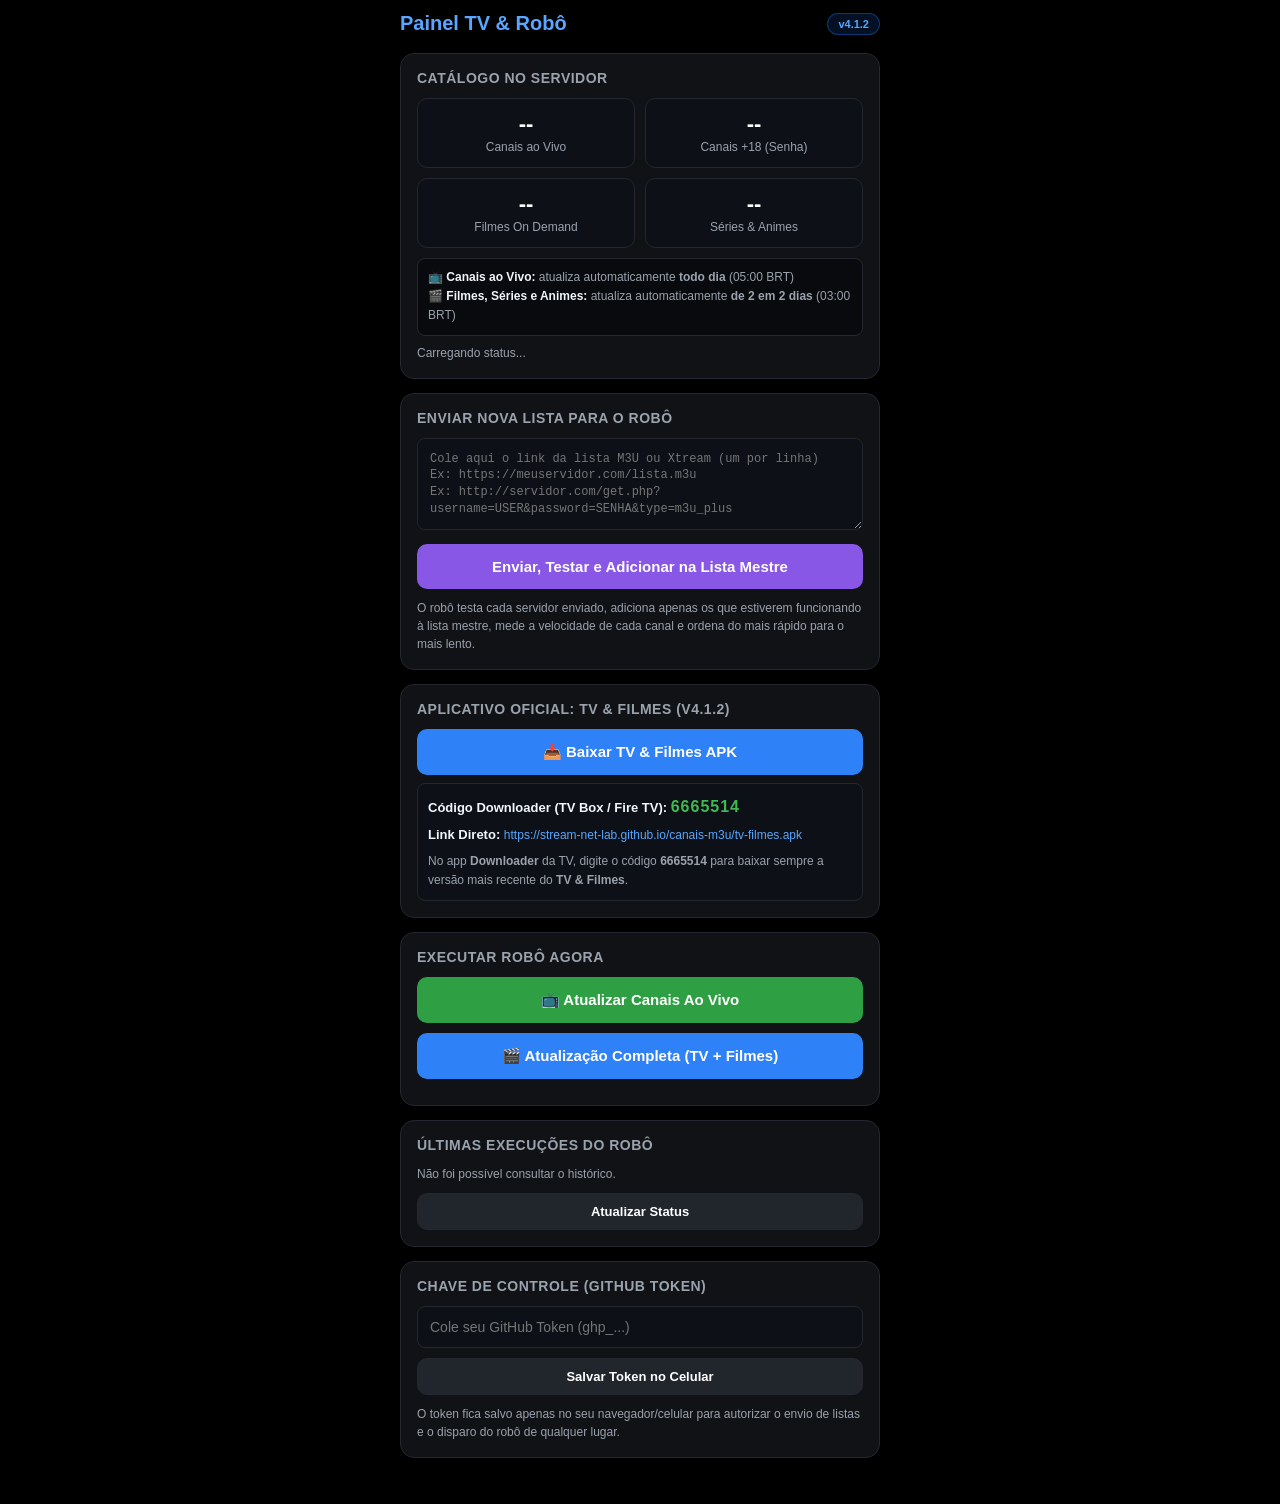
==== commit cefb8681: "revert: painel volta a acionar robo na nuvem (remove PC Pai Joaquim)" ====
--- a/painel.html
+++ b/painel.html
@@ -1,633 +1,640 @@
-<!DOCTYPE html>
-<html lang="pt-BR">
-
-<head>
-  <meta charset="utf-8" />
-  <meta name="viewport"
-    content="width=device-width,initial-scale=1,maximum-scale=1,user-scalable=no,viewport-fit=cover" />
-  <meta name="apple-mobile-web-app-capable" content="yes" />
-  <meta name="apple-mobile-web-app-status-bar-style" content="black-translucent" />
-  <meta name="apple-mobile-web-app-title" content="Painel TV" />
-  <title>Painel TV • Controle do Robô</title>
-  <link rel="manifest" href="manifest.json" />
-  <style>
-    :root {
-      color-scheme: dark;
-      --bg: #000000;
-      --card: #111216;
-      --border: #242730;
-      --accent: #2ea043;
-      --accent-blue: #2f81f7;
-      --accent-purple: #8957e5;
-      --text: #f0f6fc;
-      --sub: #9aa2ad;
-      --warn: #d29922;
-      --err: #f85149;
-    }
-
-    * {
-      box-sizing: border-box;
-      font-family: -apple-system, BlinkMacSystemFont, "Segoe UI", Roboto, sans-serif;
-      margin: 0;
-      padding: 0;
-    }
-
-    body {
-      background: var(--bg);
-      color: var(--text);
-      padding: env(safe-area-inset-top, 16px) 16px 32px;
-      min-height: 100vh;
-    }
-
-    .wrap {
-      max-width: 480px;
-      margin: 0 auto;
-      padding-top: 12px;
-    }
-
-    header {
-      display: flex;
-      justify-content: space-between;
-      align-items: center;
-      margin-bottom: 18px;
-    }
-
-    h1 {
-      font-size: 20px;
-      font-weight: 800;
-      color: #58a6ff;
-    }
-
-    .pill {
-      font-size: 11px;
-      padding: 4px 10px;
-      border-radius: 99px;
-      background: #1f6feb26;
-      color: #58a6ff;
-      border: 1px solid #1f6feb66;
-      font-weight: 600;
-    }
-
-    .card {
-      background: var(--card);
-      border: 1px solid var(--border);
-      border-radius: 14px;
-      padding: 16px;
-      margin-bottom: 14px;
-    }
-
-    .card h2 {
-      font-size: 14px;
-      color: var(--sub);
-      text-transform: uppercase;
-      letter-spacing: .5px;
-      margin-bottom: 12px;
-    }
-
-    .stats {
-      display: grid;
-      grid-template-columns: 1fr 1fr;
-      gap: 10px;
-    }
-
-    .stat {
-      background: #0d1117;
-      border: 1px solid var(--border);
-      border-radius: 10px;
-      padding: 12px;
-      text-align: center;
-    }
-
-    .stat b {
-      display: block;
-      font-size: 22px;
-      color: #fff;
-    }
-
-    .stat span {
-      font-size: 12px;
-      color: var(--sub);
-    }
-
-    .btn {
-      width: 100%;
-      border: 0;
-      border-radius: 10px;
-      padding: 14px;
-      font-size: 15px;
-      font-weight: 700;
-      color: #fff;
-      cursor: pointer;
-      margin-bottom: 10px;
-      display: flex;
-      align-items: center;
-      justify-content: center;
-      gap: 8px;
-    }
-
-    .btn:last-child {
-      margin-bottom: 0;
-    }
-
-    .btn-green {
-      background: var(--accent);
-    }
-
-    .btn-blue {
-      background: var(--accent-blue);
-    }
-
-    .btn-purple {
-      background: var(--accent-purple);
-    }
-
-    .btn-sec {
-      background: #21262d;
-      border: 1px solid var(--border);
-      font-size: 13px;
-      padding: 10px;
-    }
-
-    .btn:disabled {
-      opacity: .5;
-    }
-
-    input,
-    textarea {
-      width: 100%;
-      background: #0d1117;
-      color: #fff;
-      border: 1px solid var(--border);
-      border-radius: 8px;
-      padding: 12px;
-      font-size: 14px;
-      margin-bottom: 10px;
-      outline: none;
-    }
-
-    textarea {
-      min-height: 92px;
-      resize: vertical;
-      line-height: 1.4;
-      font-family: ui-monospace, SFMono-Regular, Menlo, monospace;
-      font-size: 12px;
-    }
-
-    .msg {
-      font-size: 13px;
-      padding: 10px 12px;
-      border-radius: 8px;
-      margin-top: 10px;
-      display: none;
-      line-height: 1.4;
-    }
-
-    .msg.ok {
-      display: block;
-      background: #23863626;
-      border: 1px solid #2ea043;
-      color: #3fb950;
-    }
-
-    .msg.err {
-      display: block;
-      background: #da363326;
-      border: 1px solid #f85149;
-      color: #ff7b72;
-    }
-
-    .msg.info {
-      display: block;
-      background: #1f6feb1a;
-      border: 1px solid #388bfd66;
-      color: #79c0ff;
-    }
-
-    .run {
-      display: flex;
-      justify-content: space-between;
-      align-items: center;
-      padding: 8px 0;
-      border-top: 1px solid var(--border);
-      font-size: 13px;
-      gap: 8px;
-    }
-
-    .run:first-child {
-      border-top: 0;
-    }
-
-    .dot {
-      width: 8px;
-      height: 8px;
-      border-radius: 50%;
-      display: inline-block;
-      margin-right: 6px;
-    }
-
-    .dot.ok {
-      background: #3fb950;
-    }
-
-    .dot.fail {
-      background: #f85149;
-    }
-
-    .dot.run {
-      background: #d29922;
-    }
-
-    .hint {
-      font-size: 12px;
-      color: var(--sub);
-      line-height: 1.5;
-      margin-top: 8px;
-    }
-
-    .resumo-box {
-      margin-top: 10px;
-      background: #0d1117;
-      border: 1px solid var(--border);
-      border-radius: 8px;
-      padding: 10px;
-      font-size: 12px;
-      line-height: 1.5;
-      display: none;
-    }
-  </style>
-</head>
-
-<body>
-  <div class="wrap">
-    <header>
-      <h1>Painel TV &amp; Robô</h1>
-      <span class="pill" id="versaoBadge">v4.1.2</span>
-    </header>
-
-    <div id="alertaLinks" class="msg" style="margin-top:0;margin-bottom:14px"></div>
-
-    <div class="card">
-      <h2>Catálogo no Servidor</h2>
-      <div class="stats">
-        <div class="stat"><b id="qtdCanais">--</b><span>Canais ao Vivo</span></div>
-        <div class="stat"><b id="qtdAdultos">--</b><span>Canais +18 (Senha)</span></div>
-        <div class="stat"><b id="qtdFilmes">--</b><span>Filmes On Demand</span></div>
-        <div class="stat"><b id="qtdSeries">--</b><span>Séries &amp; Animes</span></div>
-      </div>
-      <div
-        style="margin-top:10px;padding:9px 10px;background:#090a0d;border:1px solid var(--border);border-radius:8px;font-size:12px;line-height:1.6;color:var(--sub)">
-        <div>📺 <b style="color:var(--text)">Canais ao Vivo:</b> atualiza automaticamente <b>todo dia</b> (05:00 BRT)
-        </div>
-        <div>🎬 <b style="color:var(--text)">Filmes, Séries e Animes:</b> atualiza automaticamente <b>de 2 em 2 dias</b>
-          (03:00 BRT)</div>
-      </div>
-      <p class="hint" id="ultimaAtualizacao">Carregando status...</p>
-    </div>
-
-    <div class="card">
-      <h2>Enviar Nova Lista para o Robô</h2>
-      <textarea id="inputNovasListas"
-        placeholder="Cole aqui o link da lista M3U ou Xtream (um por linha)&#10;Ex: https://meuservidor.com/lista.m3u&#10;Ex: http://servidor.com/get.php?username=USER&amp;password=SENHA&amp;type=m3u_plus"></textarea>
-      <button class="btn btn-purple" id="btnEnviarLista" onclick="enviarNovasListas()">Enviar, Testar e Adicionar na
-        Lista Mestre</button>
-      <p class="hint">O robô testa cada servidor enviado, adiciona apenas os que estiverem funcionando à lista mestre,
-        mede a velocidade de cada canal e ordena do mais rápido para o mais lento.</p>
-      <div id="msgLista" class="msg"></div>
-      <div id="resumoEnvio" class="resumo-box"></div>
-    </div>
-
-    <div class="card">
-      <h2 id="tituloApk">Aplicativo Oficial: TV &amp; Filmes (v4.1.2)</h2>
-      <a href="https://stream-net-lab.github.io/canais-m3u/tv-filmes.apk" class="btn btn-blue"
-        style="text-decoration:none;margin-bottom:8px">📥 Baixar TV &amp; Filmes APK</a>
-      <div
-        style="background:#0d1117;border:1px solid var(--border);border-radius:8px;padding:10px;font-size:13px;line-height:1.6">
-        <div><b>Código Downloader (TV Box / Fire TV):</b> <code
-            style="color:#3fb950;font-size:16px;font-weight:700;letter-spacing:1px">6665514</code></div>
-        <div style="margin-top:6px;word-break:break-all"><b>Link Direto:</b> <code
-            style="color:#58a6ff;font-size:12px">https://stream-net-lab.github.io/canais-m3u/tv-filmes.apk</code></div>
-        <div style="color:var(--sub);font-size:12px;margin-top:6px">No app <b>Downloader</b> da TV, digite o código
-          <b>6665514</b> para baixar sempre a versão mais recente do <b>TV &amp; Filmes</b>.
-        </div>
-      </div>
-    </div>
-
-    <div class="card">
-      <h2>Executar Robô Agora (PC Pai Joaquim)</h2>
-      <button class="btn btn-green" id="btnAoVivo" onclick="acionarPC('aovivo')">📺 Atualizar Canais Ao Vivo (PC Pai Joaquim)</button>
-      <button class="btn btn-blue" id="btnCompleto" onclick="acionarPC('completo')">🎬 Atualização Completa TV + Filmes (PC Pai Joaquim)</button>
-      <button class="btn btn-sec" style="margin-top:4px" onclick="disparar('aovivo.yml')">☁️ Plano B: Rodar na Nuvem (GitHub Actions)</button>
-      <div id="msgDisparo" class="msg"></div>
-      <div id="statusPC" class="resumo-box"></div>
-    </div>
-
-    <div class="card">
-      <h2>Últimas Execuções do Robô</h2>
-      <div id="listaRuns">
-        <p class="hint">Carregando histórico...</p>
-      </div>
-      <button class="btn btn-sec" style="margin-top:10px" onclick="carregarTudo()">Atualizar Status</button>
-    </div>
-
-    <div class="card">
-      <h2>Chave de Controle (GitHub Token)</h2>
-      <input id="ghToken" type="password" placeholder="Cole seu GitHub Token (ghp_...)" />
-      <button class="btn btn-sec" onclick="salvarToken()">Salvar Token no Celular</button>
-      <p class="hint">O token fica salvo apenas no seu navegador/celular para autorizar o envio de listas e o disparo do
-        robô de qualquer lugar.</p>
-      <div id="msgToken" class="msg"></div>
-    </div>
-  </div>
-
-  <script>
-    const REPO = 'stream-net-lab/canais-m3u';
-    const BASE = 'https://stream-net-lab.github.io/canais-m3u';
-
-    function getToken() { return localStorage.getItem('gh_pat_tv') || ''; }
-
-    function salvarToken() {
-      const t = document.getElementById('ghToken').value.trim();
-      const el = document.getElementById('msgToken');
-      if (!t) {
-        localStorage.removeItem('gh_pat_tv');
-        el.className = 'msg info';
-        el.textContent = 'Token removido deste aparelho.';
-        return;
-      }
-      localStorage.setItem('gh_pat_tv', t);
-      el.className = 'msg ok';
-      el.textContent = 'Token salvo com segurança neste aparelho!';
-    }
-
-    async function enviarNovasListas() {
-      const token = getToken();
-      const msg = document.getElementById('msgLista');
-      const btn = document.getElementById('btnEnviarLista');
-      const bruto = document.getElementById('inputNovasListas').value.trim();
-
-      if (!token) {
-        msg.className = 'msg err';
-        msg.textContent = 'Cole e salve seu GitHub Token na seção abaixo antes de enviar listas.';
-        return;
-      }
-      if (!bruto) {
-        msg.className = 'msg err';
-        msg.textContent = 'Cole pelo menos um link de lista M3U ou Xtream acima.';
-        return;
-      }
-
-      const linhas = bruto.split(/[\r\n]+/).map(l => l.trim()).filter(l => l.startsWith('http://') || l.startsWith('https://'));
-      if (!linhas.length) {
-        msg.className = 'msg err';
-        msg.textContent = 'Nenhum link válido encontrado (precisa começar com http:// ou https://).';
-        return;
-      }
-
-      btn.disabled = true;
-      msg.className = 'msg info';
-      msg.textContent = `Enviando ${linhas.length} lista(s) para o robô testar e mesclar...`;
-
-      try {
-        const ok = await enviarComandoPJ('aovivo', linhas.join('\n'), msg);
-        if (ok) {
-          msg.className = 'msg ok';
-          msg.textContent = `Enviado para o PC de Pai Joaquim! Ele vai testar ${linhas.length} servidor(es) no IP local, adicionar os ativos e publicar na nuvem (1 a 2 min).`;
-          document.getElementById('inputNovasListas').value = '';
-          setTimeout(carregarTudo, 8000);
-        }
-      } catch (e) {
-        msg.className = 'msg err';
-        msg.textContent = 'Falha de conexão com o GitHub.';
-      } finally {
-        btn.disabled = false;
-      }
-    }
-
-    async function enviarComandoPJ(modo, novasListas, msgEl) {
-      const token = getToken();
-      const url = `https://api.github.com/repos/${REPO}/contents/data/comando_pj.json`;
-      const headers = {
-        'Authorization': `Bearer ${token}`,
-        'Accept': 'application/vnd.github+json',
-        'Content-Type': 'application/json'
-      };
-      let sha = undefined;
-      const rGet = await fetch(url, { headers });
-      if (rGet.ok) {
-        const cur = await rGet.json();
-        sha = cur.sha;
-      }
-      const payload = {
-        id: String(Date.now()),
-        modo,
-        novas_listas: novasListas || '',
-        solicitado_em: new Date().toISOString(),
-        status: 'pendente'
-      };
-      const bytes = new TextEncoder().encode(JSON.stringify(payload, null, 2));
-      let bin = '';
-      bytes.forEach(b => bin += String.fromCharCode(b));
-      const body = {
-        message: `Comando painel: ${modo} (PC Pai Joaquim)`,
-        content: btoa(bin),
-        branch: 'main'
-      };
-      if (sha) body.sha = sha;
-      const rPut = await fetch(url, { method: 'PUT', headers, body: JSON.stringify(body) });
-      if (rPut.ok) return true;
-      const d = await rPut.json().catch(() => ({}));
-      msgEl.className = 'msg err';
-      msgEl.textContent = `Erro (${rPut.status}): ${d.message || 'Verifique se o Token tem permissão Contents (Write).'}`;
-      return false;
-    }
-
-    async function acionarPC(modo) {
-      const token = getToken();
-      const msg = document.getElementById('msgDisparo');
-      if (!token) {
-        msg.className = 'msg err';
-        msg.textContent = 'Cole e salve seu GitHub Token abaixo antes de acionar o robô.';
-        return;
-      }
-      msg.className = 'msg info';
-      msg.textContent = 'Enviando comando para o computador de Pai Joaquim...';
-      try {
-        const ok = await enviarComandoPJ(modo, '', msg);
-        if (ok) {
-          msg.className = 'msg ok';
-          msg.textContent = 'Comando enviado! Em até 20 segundos o computador de Pai Joaquim inicia a atualização pelo IP local e envia para a nuvem.';
-          setTimeout(carregarTudo, 10000);
-        }
-      } catch (e) {
-        msg.className = 'msg err';
-        msg.textContent = 'Falha de conexão com o GitHub.';
-      }
-    }
-
-    async function disparar(workflow) {
-      const token = getToken();
-      const msg = document.getElementById('msgDisparo');
-      if (!token) {
-        msg.className = 'msg err';
-        msg.textContent = 'Cole e salve seu GitHub Token abaixo antes de disparar o robô.';
-        return;
-      }
-      msg.className = 'msg info';
-      msg.textContent = 'Enviando comando para o robô...';
-      try {
-        const r = await fetch(`https://api.github.com/repos/${REPO}/actions/workflows/${workflow}/dispatches`, {
-          method: 'POST',
-          headers: {
-            'Authorization': `Bearer ${token}`,
-            'Accept': 'application/vnd.github+json',
-            'Content-Type': 'application/json'
-          },
-          body: JSON.stringify({ ref: 'main' })
-        });
-        if (r.status === 204) {
-          msg.className = 'msg ok';
-          msg.textContent = 'Robô iniciado! Em cerca de 1 a 2 minutos a lista estará atualizada.';
-          setTimeout(carregarRuns, 4000);
-        } else {
-          const d = await r.json().catch(() => ({}));
-          msg.className = 'msg err';
-          msg.textContent = `Erro (${r.status}): ${d.message || 'Verifique se o Token tem permissão workflow/actions.'}`;
-        }
-      } catch (e) {
-        msg.className = 'msg err';
-        msg.textContent = 'Falha de conexão com o GitHub.';
-      }
-    }
-
-    async function carregarContagens() {
-      const ts = Date.now();
-      try {
-        const [rc, ra, rv, re, rvod, rsl, rsv, rcmd] = await Promise.all([
-          fetch(`${BASE}/data/canais.json?t=${ts}`),
-          fetch(`${BASE}/data/restritos.json?t=${ts}`),
-          fetch(`${BASE}/versao.json?t=${ts}`),
-          fetch(`${BASE}/data/ultimo_envio_painel.json?t=${ts}`),
-          fetch(`${BASE}/vod/indice.txt?t=${ts}`),
-          fetch(`${BASE}/data/saude_links.json?t=${ts}`),
-          fetch(`${BASE}/data/saude_vod.json?t=${ts}`),
-          fetch(`${BASE}/data/comando_pj.json?t=${ts}`)
-        ]);
-        if (rcmd.ok) {
-          const cmd = await rcmd.json();
-          const boxPc = document.getElementById('statusPC');
-          const dt = new Date(cmd.executado_em || cmd.solicitado_em).toLocaleString('pt-BR');
-          const ic = cmd.status === 'concluido' ? '✅' : (cmd.status === 'erro' ? '❌' : '⏳');
-          boxPc.innerHTML = `<b>${ic} PC Pai Joaquim (${cmd.modo || 'aovivo'}):</b> ${cmd.status} • ${dt}`;
-          boxPc.style.display = 'block';
-        }
-        const alerta = document.getElementById('alertaLinks');
-        let avisos = [];
-        let temQueda = false;
-        if (rsl.ok) {
-          const sl = await rsl.json();
-          const caidos = sl.links_caidos || 0;
-          const ativos = sl.links_ativos || 0;
-          const rem = sl.canais_removidos || 0;
-          if (caidos > 0 || rem > 0) {
-            temQueda = true;
-            avisos.push(`📺 <b>Ao Vivo:</b> ${caidos.toLocaleString('pt-BR')} link(s) caíram (${ativos.toLocaleString('pt-BR')} ativos)${rem > 0 ? ` • ${rem} canal(is) sem sinal removidos` : ''}`);
-          } else if (ativos > 0) {
-            avisos.push(`📺 <b>Ao Vivo:</b> ${ativos.toLocaleString('pt-BR')} links online (0 caídos)`);
-          }
-        }
-        if (rsv.ok) {
-          const sv = await rsv.json();
-          const vCaidos = sv.servidores_caidos || 0;
-          const vAtivos = sv.servidores_ativos || 0;
-          if (vCaidos > 0) {
-            temQueda = true;
-            const listaHosts = (sv.hosts_caidos || []).length
-              ? `<details style="margin-top:4px"><summary style="cursor:pointer;font-size:12px">Ver servidores offline</summary><div style="font-size:11px;margin-top:4px;opacity:.9">${sv.hosts_caidos.join(', ')}</div></details>`
-              : '';
-            avisos.push(`🎬 <b>Filmes/Séries (VOD):</b> ${vCaidos} servidor(es) offline (${vAtivos} ativos)${listaHosts}`);
-          } else if (vAtivos > 0) {
-            avisos.push(`🎬 <b>Filmes/Séries (VOD):</b> ${vAtivos} servidor(es) online (0 offline)`);
-          }
-        }
-        if (avisos.length) {
-          alerta.className = temQueda ? 'msg err' : 'msg ok';
-          alerta.innerHTML = (temQueda ? '<b>⚠️ Aviso de links fora do ar:</b><br>' : '<b>✅ Saúde dos links:</b><br>') + avisos.join('<br>');
-        }
-        if (rc.ok) {
-          const c = await rc.json();
-          document.getElementById('qtdCanais').textContent = Array.isArray(c) ? c.length.toLocaleString('pt-BR') : '--';
-        }
-        if (ra.ok) {
-          const a = await ra.json();
-          document.getElementById('qtdAdultos').textContent = Array.isArray(a) ? a.length.toLocaleString('pt-BR') : '--';
-        }
-        if (rvod.ok) {
-          const txt = await rvod.text();
-          let totalF = 0, totalS = 0;
-          for (const linha of txt.split(/\r?\n/)) {
-            if (!linha || linha.startsWith('base:')) continue;
-            const p = linha.split('\t');
-            if (p.length >= 3) {
-              totalF += parseInt(p[1], 10) || 0;
-              totalS += parseInt(p[2], 10) || 0;
-            }
-          }
-          document.getElementById('qtdFilmes').textContent = totalF.toLocaleString('pt-BR');
-          document.getElementById('qtdSeries').textContent = totalS.toLocaleString('pt-BR');
-        }
-        if (rv.ok) {
-          const v = await rv.json();
-          const ver = v.versao || '4.0.1';
-          document.getElementById('versaoBadge').textContent = `v${ver}`;
-          document.getElementById('tituloApk').textContent = `Aplicativo Oficial: TV & Filmes (v${ver})`;
-        }
-        if (re.ok) {
-          const res = await re.json();
-          const box = document.getElementById('resumoEnvio');
-          const dt = res.data ? new Date(res.data).toLocaleString('pt-BR') : '';
-          const itens = (res.detalhes || []).map(item => {
-            const ic = item.status === 'adicionada' ? '✅' : (item.status === 'duplicada' ? 'ℹ️' : '❌');
-            return `<div>${ic} <b>${item.servidor}</b> — ${item.detalhe}</div>`;
-          }).join('');
-          box.innerHTML = `<div style="color:var(--sub);margin-bottom:4px"><b>Último envio pelo painel (${dt}):</b> ${res.adicionadas || 0} adicionada(s), ${res.rejeitadas || 0} offline</div>${itens}`;
-          box.style.display = 'block';
-        }
-      } catch (e) { }
-    }
-
-    async function carregarRuns() {
-      const container = document.getElementById('listaRuns');
-      try {
-        const headers = { 'Accept': 'application/vnd.github+json' };
-        if (getToken()) headers['Authorization'] = `Bearer ${getToken()}`;
-        const r = await fetch(`https://api.github.com/repos/${REPO}/actions/runs?per_page=5`, { headers });
-        const d = await r.json();
-        const runs = d.workflow_runs || [];
-        if (!runs.length) {
-          container.innerHTML = '<p class="hint">Nenhuma execução recente encontrada.</p>';
-          return;
-        }
-        document.getElementById('ultimaAtualizacao').textContent =
-          'Última execução: ' + new Date(runs[0].updated_at).toLocaleString('pt-BR');
-        container.innerHTML = runs.map(run => {
-          const st = run.status !== 'completed' ? 'run' : (run.conclusion === 'success' ? 'ok' : 'fail');
-          const label = run.status !== 'completed' ? 'Rodando...' : (run.conclusion === 'success' ? 'Sucesso' : run.conclusion);
-          const dt = new Date(run.created_at).toLocaleString('pt-BR', { day: '2-digit', month: '2-digit', hour: '2-digit', minute: '2-digit' });
-          return `<div class="run"><span><span class="dot ${st}"></span>${run.name}</span><span style="color:var(--sub)">${dt} • ${label}</span></div>`;
-        }).join('');
-      } catch (e) {
-        container.innerHTML = '<p class="hint">Não foi possível consultar o histórico.</p>';
-      }
-    }
-
-    function carregarTudo() {
-      carregarContagens();
-      carregarRuns();
-    }
-
-    if (getToken()) document.getElementById('ghToken').value = getToken();
-    carregarTudo();
-  </script>
-</body>
-
+<!DOCTYPE html>
+<html lang="pt-BR">
+
+<head>
+  <meta charset="utf-8" />
+  <meta name="viewport"
+    content="width=device-width,initial-scale=1,maximum-scale=1,user-scalable=no,viewport-fit=cover" />
+  <meta name="apple-mobile-web-app-capable" content="yes" />
+  <meta name="apple-mobile-web-app-status-bar-style" content="black-translucent" />
+  <meta name="apple-mobile-web-app-title" content="Painel TV" />
+  <title>Painel TV • Controle do Robô</title>
+  <link rel="manifest" href="manifest.json" />
+  <style>
+    :root {
+      color-scheme: dark;
+      --bg: #000000;
+      --card: #111216;
+      --border: #242730;
+      --accent: #2ea043;
+      --accent-blue: #2f81f7;
+      --accent-purple: #8957e5;
+      --text: #f0f6fc;
+      --sub: #9aa2ad;
+      --warn: #d29922;
+      --err: #f85149;
+    }
+
+    * {
+      box-sizing: border-box;
+      font-family: -apple-system, BlinkMacSystemFont, "Segoe UI", Roboto, sans-serif;
+      margin: 0;
+      padding: 0;
+    }
+
+    body {
+      background: var(--bg);
+      color: var(--text);
+      padding: env(safe-area-inset-top, 16px) 16px 32px;
+      min-height: 100vh;
+    }
+
+    .wrap {
+      max-width: 480px;
+      margin: 0 auto;
+      padding-top: 12px;
+    }
+
+    header {
+      display: flex;
+      justify-content: space-between;
+      align-items: center;
+      margin-bottom: 18px;
+    }
+
+    h1 {
+      font-size: 20px;
+      font-weight: 800;
+      color: #58a6ff;
+    }
+
+    .pill {
+      font-size: 11px;
+      padding: 4px 10px;
+      border-radius: 99px;
+      background: #1f6feb26;
+      color: #58a6ff;
+      border: 1px solid #1f6feb66;
+      font-weight: 600;
+    }
+
+    .card {
+      background: var(--card);
+      border: 1px solid var(--border);
+      border-radius: 14px;
+      padding: 16px;
+      margin-bottom: 14px;
+    }
+
+    .card h2 {
+      font-size: 14px;
+      color: var(--sub);
+      text-transform: uppercase;
+      letter-spacing: .5px;
+      margin-bottom: 12px;
+    }
+
+    .stats {
+      display: grid;
+      grid-template-columns: 1fr 1fr;
+      gap: 10px;
+    }
+
+    .stat {
+      background: #0d1117;
+      border: 1px solid var(--border);
+      border-radius: 10px;
+      padding: 12px;
+      text-align: center;
+    }
+
+    .stat b {
+      display: block;
+      font-size: 22px;
+      color: #fff;
+    }
+
+    .stat span {
+      font-size: 12px;
+      color: var(--sub);
+    }
+
+    .btn {
+      width: 100%;
+      border: 0;
+      border-radius: 10px;
+      padding: 14px;
+      font-size: 15px;
+      font-weight: 700;
+      color: #fff;
+      cursor: pointer;
+      margin-bottom: 10px;
+      display: flex;
+      align-items: center;
+      justify-content: center;
+      gap: 8px;
+    }
+
+    .btn:last-child {
+      margin-bottom: 0;
+    }
+
+    .btn-green {
+      background: var(--accent);
+    }
+
+    .btn-blue {
+      background: var(--accent-blue);
+    }
+
+    .btn-purple {
+      background: var(--accent-purple);
+    }
+
+    .btn-sec {
+      background: #21262d;
+      border: 1px solid var(--border);
+      font-size: 13px;
+      padding: 10px;
+    }
+
+    .btn:disabled {
+      opacity: .5;
+    }
+
+    input,
+    textarea {
+      width: 100%;
+      background: #0d1117;
+      color: #fff;
+      border: 1px solid var(--border);
+      border-radius: 8px;
+      padding: 12px;
+      font-size: 14px;
+      margin-bottom: 10px;
+      outline: none;
+    }
+
+    textarea {
+      min-height: 92px;
+      resize: vertical;
+      line-height: 1.4;
+      font-family: ui-monospace, SFMono-Regular, Menlo, monospace;
+      font-size: 12px;
+    }
+
+    .msg {
+      font-size: 13px;
+      padding: 10px 12px;
+      border-radius: 8px;
+      margin-top: 10px;
+      display: none;
+      line-height: 1.4;
+    }
+
+    .msg.ok {
+      display: block;
+      background: #23863626;
+      border: 1px solid #2ea043;
+      color: #3fb950;
+    }
+
+    .msg.err {
+      display: block;
+      background: #da363326;
+      border: 1px solid #f85149;
+      color: #ff7b72;
+    }
+
+    .msg.info {
+      display: block;
+      background: #1f6feb1a;
+      border: 1px solid #388bfd66;
+      color: #79c0ff;
+    }
+
+    .run {
+      display: flex;
+      justify-content: space-between;
+      align-items: center;
+      padding: 8px 0;
+      border-top: 1px solid var(--border);
+      font-size: 13px;
+      gap: 8px;
+    }
+
+    .run:first-child {
+      border-top: 0;
+    }
+
+    .dot {
+      width: 8px;
+      height: 8px;
+      border-radius: 50%;
+      display: inline-block;
+      margin-right: 6px;
+    }
+
+    .dot.ok {
+      background: #3fb950;
+    }
+
+    .dot.fail {
+      background: #f85149;
+    }
+
+    .dot.run {
+      background: #d29922;
+    }
+
+    .hint {
+      font-size: 12px;
+      color: var(--sub);
+      line-height: 1.5;
+      margin-top: 8px;
+    }
+
+    .resumo-box {
+      margin-top: 10px;
+      background: #0d1117;
+      border: 1px solid var(--border);
+      border-radius: 8px;
+      padding: 10px;
+      font-size: 12px;
+      line-height: 1.5;
+      display: none;
+    }
+  </style>
+</head>
+
+<body>
+  <div class="wrap">
+    <header>
+      <h1>Painel TV &amp; Robô</h1>
+      <span class="pill" id="versaoBadge">v4.1.2</span>
+    </header>
+
+    <div id="alertaLinks" class="msg" style="margin-top:0;margin-bottom:14px"></div>
+
+    <div class="card">
+      <h2>Catálogo no Servidor</h2>
+      <div class="stats">
+        <div class="stat"><b id="qtdCanais">--</b><span>Canais ao Vivo</span></div>
+        <div class="stat"><b id="qtdAdultos">--</b><span>Canais +18 (Senha)</span></div>
+        <div class="stat"><b id="qtdFilmes">--</b><span>Filmes On Demand</span></div>
+        <div class="stat"><b id="qtdSeries">--</b><span>Séries &amp; Animes</span></div>
+      </div>
+      <div
+        style="margin-top:10px;padding:9px 10px;background:#090a0d;border:1px solid var(--border);border-radius:8px;font-size:12px;line-height:1.6;color:var(--sub)">
+        <div>📺 <b style="color:var(--text)">Canais ao Vivo:</b> atualiza automaticamente <b>todo dia</b> (05:00 BRT)
+        </div>
+        <div>🎬 <b style="color:var(--text)">Filmes, Séries e Animes:</b> atualiza automaticamente <b>de 2 em 2 dias</b>
+          (03:00 BRT)</div>
+      </div>
+      <p class="hint" id="ultimaAtualizacao">Carregando status...</p>
+    </div>
+
+    <div class="card">
+      <h2>Enviar Nova Lista para o Robô</h2>
+      <textarea id="inputNovasListas"
+        placeholder="Cole aqui o link da lista M3U ou Xtream (um por linha)&#10;Ex: https://meuservidor.com/lista.m3u&#10;Ex: http://servidor.com/get.php?username=USER&amp;password=SENHA&amp;type=m3u_plus"></textarea>
+      <button class="btn btn-purple" id="btnEnviarLista" onclick="enviarNovasListas()">Enviar, Testar e Adicionar na
+        Lista Mestre</button>
+      <p class="hint">O robô testa cada servidor enviado, adiciona apenas os que estiverem funcionando à lista mestre,
+        mede a velocidade de cada canal e ordena do mais rápido para o mais lento.</p>
+      <div id="msgLista" class="msg"></div>
+      <div id="resumoEnvio" class="resumo-box"></div>
+    </div>
+
+    <div class="card">
+      <h2 id="tituloApk">Aplicativo Oficial: TV &amp; Filmes (v4.1.2)</h2>
+      <a href="https://stream-net-lab.github.io/canais-m3u/tv-filmes.apk" class="btn btn-blue"
+        style="text-decoration:none;margin-bottom:8px">📥 Baixar TV &amp; Filmes APK</a>
+      <div
+        style="background:#0d1117;border:1px solid var(--border);border-radius:8px;padding:10px;font-size:13px;line-height:1.6">
+        <div><b>Código Downloader (TV Box / Fire TV):</b> <code
+            style="color:#3fb950;font-size:16px;font-weight:700;letter-spacing:1px">6665514</code></div>
+        <div style="margin-top:6px;word-break:break-all"><b>Link Direto:</b> <code
+            style="color:#58a6ff;font-size:12px">https://stream-net-lab.github.io/canais-m3u/tv-filmes.apk</code></div>
+        <div style="color:var(--sub);font-size:12px;margin-top:6px">No app <b>Downloader</b> da TV, digite o código
+          <b>6665514</b> para baixar sempre a versão mais recente do <b>TV &amp; Filmes</b>.
+        </div>
+      </div>
+    </div>
+
+    <div class="card">
+      <h2>Executar Robô Agora</h2>
+      <button class="btn btn-green" id="btnAoVivo" onclick="disparar('aovivo.yml')">📺 Atualizar Canais Ao Vivo</button>
+      <button class="btn btn-blue" id="btnCompleto" onclick="disparar('atualizar.yml')">🎬 Atualização Completa (TV + Filmes)</button>
+      <div id="msgDisparo" class="msg"></div>
+      <div id="statusPC" class="resumo-box"></div>
+    </div>
+
+    <div class="card">
+      <h2>Últimas Execuções do Robô</h2>
+      <div id="listaRuns">
+        <p class="hint">Carregando histórico...</p>
+      </div>
+      <button class="btn btn-sec" style="margin-top:10px" onclick="carregarTudo()">Atualizar Status</button>
+    </div>
+
+    <div class="card">
+      <h2>Chave de Controle (GitHub Token)</h2>
+      <input id="ghToken" type="password" placeholder="Cole seu GitHub Token (ghp_...)" />
+      <button class="btn btn-sec" onclick="salvarToken()">Salvar Token no Celular</button>
+      <p class="hint">O token fica salvo apenas no seu navegador/celular para autorizar o envio de listas e o disparo do
+        robô de qualquer lugar.</p>
+      <div id="msgToken" class="msg"></div>
+    </div>
+  </div>
+
+  <script>
+    const REPO = 'stream-net-lab/canais-m3u';
+    const BASE = 'https://stream-net-lab.github.io/canais-m3u';
+
+    function getToken() { return localStorage.getItem('gh_pat_tv') || ''; }
+
+    function salvarToken() {
+      const t = document.getElementById('ghToken').value.trim();
+      const el = document.getElementById('msgToken');
+      if (!t) {
+        localStorage.removeItem('gh_pat_tv');
+        el.className = 'msg info';
+        el.textContent = 'Token removido deste aparelho.';
+        return;
+      }
+      localStorage.setItem('gh_pat_tv', t);
+      el.className = 'msg ok';
+      el.textContent = 'Token salvo com segurança neste aparelho!';
+    }
+
+    async function enviarNovasListas() {
+      const token = getToken();
+      const msg = document.getElementById('msgLista');
+      const btn = document.getElementById('btnEnviarLista');
+      const bruto = document.getElementById('inputNovasListas').value.trim();
+
+      if (!token) {
+        msg.className = 'msg err';
+        msg.textContent = 'Cole e salve seu GitHub Token na seção abaixo antes de enviar listas.';
+        return;
+      }
+      if (!bruto) {
+        msg.className = 'msg err';
+        msg.textContent = 'Cole pelo menos um link de lista M3U ou Xtream acima.';
+        return;
+      }
+
+      const linhas = bruto.split(/[\r\n]+/).map(l => l.trim()).filter(l => l.startsWith('http://') || l.startsWith('https://'));
+      if (!linhas.length) {
+        msg.className = 'msg err';
+        msg.textContent = 'Nenhum link válido encontrado (precisa começar com http:// ou https://).';
+        return;
+      }
+
+      btn.disabled = true;
+      msg.className = 'msg info';
+      msg.textContent = `Enviando ${linhas.length} lista(s) para o robô testar e mesclar...`;
+
+      try {
+        const r = await fetch(`https://api.github.com/repos/${REPO}/actions/workflows/aovivo.yml/dispatches`, {
+          method: 'POST',
+          headers: { 'Authorization': `Bearer ${token}`, 'Accept': 'application/vnd.github+json', 'Content-Type': 'application/json' },
+          body: JSON.stringify({ ref: 'main', inputs: { novas_listas: linhas.join('\n') } })
+        });
+        if (r.status === 204) {
+          msg.className = 'msg ok';
+          msg.textContent = `Recebido! O robô está testando ${linhas.length} servidor(es), adicionando os ativos à lista mestre e ordenando por velocidade (1 a 2 min).`;
+          document.getElementById('inputNovasListas').value = '';
+          setTimeout(carregarTudo, 5000);
+        } else {
+          const d = await r.json().catch(() => ({}));
+          msg.className = 'msg err';
+          msg.textContent = `Erro (${r.status}): ${d.message || 'Verifique se o Token tem permissão Actions/Workflow.'}`;
+        }
+      } catch (e) {
+        msg.className = 'msg err';
+        msg.textContent = 'Falha de conexão com o GitHub.';
+      } finally {
+        btn.disabled = false;
+      }
+    }
+
+    async function enviarComandoPJ(modo, novasListas, msgEl) {
+      const token = getToken();
+      const url = `https://api.github.com/repos/${REPO}/contents/data/comando_pj.json`;
+      const headers = {
+        'Authorization': `Bearer ${token}`,
+        'Accept': 'application/vnd.github+json',
+        'Content-Type': 'application/json'
+      };
+      let sha = undefined;
+      const rGet = await fetch(url, { headers });
+      if (rGet.ok) {
+        const cur = await rGet.json();
+        sha = cur.sha;
+      }
+      const payload = {
+        id: String(Date.now()),
+        modo,
+        novas_listas: novasListas || '',
+        solicitado_em: new Date().toISOString(),
+        status: 'pendente'
+      };
+      const bytes = new TextEncoder().encode(JSON.stringify(payload, null, 2));
+      let bin = '';
+      bytes.forEach(b => bin += String.fromCharCode(b));
+      const body = {
+        message: `Comando painel: ${modo} (PC Pai Joaquim)`,
+        content: btoa(bin),
+        branch: 'main'
+      };
+      if (sha) body.sha = sha;
+      const rPut = await fetch(url, { method: 'PUT', headers, body: JSON.stringify(body) });
+      if (rPut.ok) return true;
+      const d = await rPut.json().catch(() => ({}));
+      msgEl.className = 'msg err';
+      msgEl.textContent = `Erro (${rPut.status}): ${d.message || 'Verifique se o Token tem permissão Contents (Write).'}`;
+      return false;
+    }
+
+    async function acionarPC(modo) {
+      const token = getToken();
+      const msg = document.getElementById('msgDisparo');
+      if (!token) {
+        msg.className = 'msg err';
+        msg.textContent = 'Cole e salve seu GitHub Token abaixo antes de acionar o robô.';
+        return;
+      }
+      msg.className = 'msg info';
+      msg.textContent = 'Enviando comando para o computador de Pai Joaquim...';
+      try {
+        const ok = await enviarComandoPJ(modo, '', msg);
+        if (ok) {
+          msg.className = 'msg ok';
+          msg.textContent = 'Comando enviado! Em até 20 segundos o computador de Pai Joaquim inicia a atualização pelo IP local e envia para a nuvem.';
+          setTimeout(carregarTudo, 10000);
+        }
+      } catch (e) {
+        msg.className = 'msg err';
+        msg.textContent = 'Falha de conexão com o GitHub.';
+      }
+    }
+
+    async function disparar(workflow) {
+      const token = getToken();
+      const msg = document.getElementById('msgDisparo');
+      if (!token) {
+        msg.className = 'msg err';
+        msg.textContent = 'Cole e salve seu GitHub Token abaixo antes de disparar o robô.';
+        return;
+      }
+      msg.className = 'msg info';
+      msg.textContent = 'Enviando comando para o robô...';
+      try {
+        const r = await fetch(`https://api.github.com/repos/${REPO}/actions/workflows/${workflow}/dispatches`, {
+          method: 'POST',
+          headers: {
+            'Authorization': `Bearer ${token}`,
+            'Accept': 'application/vnd.github+json',
+            'Content-Type': 'application/json'
+          },
+          body: JSON.stringify({ ref: 'main' })
+        });
+        if (r.status === 204) {
+          msg.className = 'msg ok';
+          msg.textContent = 'Robô iniciado! Em cerca de 1 a 2 minutos a lista estará atualizada.';
+          setTimeout(carregarRuns, 4000);
+        } else {
+          const d = await r.json().catch(() => ({}));
+          msg.className = 'msg err';
+          msg.textContent = `Erro (${r.status}): ${d.message || 'Verifique se o Token tem permissão workflow/actions.'}`;
+        }
+      } catch (e) {
+        msg.className = 'msg err';
+        msg.textContent = 'Falha de conexão com o GitHub.';
+      }
+    }
+
+    async function carregarContagens() {
+      const ts = Date.now();
+      try {
+        const [rc, ra, rv, re, rvod, rsl, rsv, rcmd] = await Promise.all([
+          fetch(`${BASE}/data/canais.json?t=${ts}`),
+          fetch(`${BASE}/data/restritos.json?t=${ts}`),
+          fetch(`${BASE}/versao.json?t=${ts}`),
+          fetch(`${BASE}/data/ultimo_envio_painel.json?t=${ts}`),
+          fetch(`${BASE}/vod/indice.txt?t=${ts}`),
+          fetch(`${BASE}/data/saude_links.json?t=${ts}`),
+          fetch(`${BASE}/data/saude_vod.json?t=${ts}`),
+          fetch(`${BASE}/data/comando_pj.json?t=${ts}`)
+        ]);
+        if (rcmd.ok) {
+          const cmd = await rcmd.json();
+          const boxPc = document.getElementById('statusPC');
+          const dt = new Date(cmd.executado_em || cmd.solicitado_em).toLocaleString('pt-BR');
+          const ic = cmd.status === 'concluido' ? '✅' : (cmd.status === 'erro' ? '❌' : '⏳');
+          boxPc.innerHTML = `<b>${ic} PC Pai Joaquim (${cmd.modo || 'aovivo'}):</b> ${cmd.status} • ${dt}`;
+          boxPc.style.display = 'block';
+        }
+        const alerta = document.getElementById('alertaLinks');
+        let avisos = [];
+        let temQueda = false;
+        if (rsl.ok) {
+          const sl = await rsl.json();
+          const caidos = sl.links_caidos || 0;
+          const ativos = sl.links_ativos || 0;
+          const rem = sl.canais_removidos || 0;
+          if (caidos > 0 || rem > 0) {
+            temQueda = true;
+            avisos.push(`📺 <b>Ao Vivo:</b> ${caidos.toLocaleString('pt-BR')} link(s) caíram (${ativos.toLocaleString('pt-BR')} ativos)${rem > 0 ? ` • ${rem} canal(is) sem sinal removidos` : ''}`);
+          } else if (ativos > 0) {
+            avisos.push(`📺 <b>Ao Vivo:</b> ${ativos.toLocaleString('pt-BR')} links online (0 caídos)`);
+          }
+        }
+        if (rsv.ok) {
+          const sv = await rsv.json();
+          const vCaidos = sv.servidores_caidos || 0;
+          const vAtivos = sv.servidores_ativos || 0;
+          if (vCaidos > 0) {
+            temQueda = true;
+            const listaHosts = (sv.hosts_caidos || []).length
+              ? `<details style="margin-top:4px"><summary style="cursor:pointer;font-size:12px">Ver servidores offline</summary><div style="font-size:11px;margin-top:4px;opacity:.9">${sv.hosts_caidos.join(', ')}</div></details>`
+              : '';
+            avisos.push(`🎬 <b>Filmes/Séries (VOD):</b> ${vCaidos} servidor(es) offline (${vAtivos} ativos)${listaHosts}`);
+          } else if (vAtivos > 0) {
+            avisos.push(`🎬 <b>Filmes/Séries (VOD):</b> ${vAtivos} servidor(es) online (0 offline)`);
+          }
+        }
+        if (avisos.length) {
+          alerta.className = temQueda ? 'msg err' : 'msg ok';
+          alerta.innerHTML = (temQueda ? '<b>⚠️ Aviso de links fora do ar:</b><br>' : '<b>✅ Saúde dos links:</b><br>') + avisos.join('<br>');
+        }
+        if (rc.ok) {
+          const c = await rc.json();
+          document.getElementById('qtdCanais').textContent = Array.isArray(c) ? c.length.toLocaleString('pt-BR') : '--';
+        }
+        if (ra.ok) {
+          const a = await ra.json();
+          document.getElementById('qtdAdultos').textContent = Array.isArray(a) ? a.length.toLocaleString('pt-BR') : '--';
+        }
+        if (rvod.ok) {
+          const txt = await rvod.text();
+          let totalF = 0, totalS = 0;
+          for (const linha of txt.split(/\r?\n/)) {
+            if (!linha || linha.startsWith('base:')) continue;
+            const p = linha.split('\t');
+            if (p.length >= 3) {
+              totalF += parseInt(p[1], 10) || 0;
+              totalS += parseInt(p[2], 10) || 0;
+            }
+          }
+          document.getElementById('qtdFilmes').textContent = totalF.toLocaleString('pt-BR');
+          document.getElementById('qtdSeries').textContent = totalS.toLocaleString('pt-BR');
+        }
+        if (rv.ok) {
+          const v = await rv.json();
+          const ver = v.versao || '4.0.1';
+          document.getElementById('versaoBadge').textContent = `v${ver}`;
+          document.getElementById('tituloApk').textContent = `Aplicativo Oficial: TV & Filmes (v${ver})`;
+        }
+        if (re.ok) {
+          const res = await re.json();
+          const box = document.getElementById('resumoEnvio');
+          const dt = res.data ? new Date(res.data).toLocaleString('pt-BR') : '';
+          const itens = (res.detalhes || []).map(item => {
+            const ic = item.status === 'adicionada' ? '✅' : (item.status === 'duplicada' ? 'ℹ️' : '❌');
+            return `<div>${ic} <b>${item.servidor}</b> — ${item.detalhe}</div>`;
+          }).join('');
+          box.innerHTML = `<div style="color:var(--sub);margin-bottom:4px"><b>Último envio pelo painel (${dt}):</b> ${res.adicionadas || 0} adicionada(s), ${res.rejeitadas || 0} offline</div>${itens}`;
+          box.style.display = 'block';
+        }
+      } catch (e) { }
+    }
+
+    async function carregarRuns() {
+      const container = document.getElementById('listaRuns');
+      try {
+        const headers = { 'Accept': 'application/vnd.github+json' };
+        if (getToken()) headers['Authorization'] = `Bearer ${getToken()}`;
+        const r = await fetch(`https://api.github.com/repos/${REPO}/actions/runs?per_page=5`, { headers });
+        const d = await r.json();
+        const runs = d.workflow_runs || [];
+        if (!runs.length) {
+          container.innerHTML = '<p class="hint">Nenhuma execução recente encontrada.</p>';
+          return;
+        }
+        document.getElementById('ultimaAtualizacao').textContent =
+          'Última execução: ' + new Date(runs[0].updated_at).toLocaleString('pt-BR');
+        container.innerHTML = runs.map(run => {
+          const st = run.status !== 'completed' ? 'run' : (run.conclusion === 'success' ? 'ok' : 'fail');
+          const label = run.status !== 'completed' ? 'Rodando...' : (run.conclusion === 'success' ? 'Sucesso' : run.conclusion);
+          const dt = new Date(run.created_at).toLocaleString('pt-BR', { day: '2-digit', month: '2-digit', hour: '2-digit', minute: '2-digit' });
+          return `<div class="run"><span><span class="dot ${st}"></span>${run.name}</span><span style="color:var(--sub)">${dt} • ${label}</span></div>`;
+        }).join('');
+      } catch (e) {
+        container.innerHTML = '<p class="hint">Não foi possível consultar o histórico.</p>';
+      }
+    }
+
+    function carregarTudo() {
+      carregarContagens();
+      carregarRuns();
+    }
+
+    if (getToken()) document.getElementById('ghToken').value = getToken();
+    carregarTudo();
+  </script>
+</body>
+
 </html>
